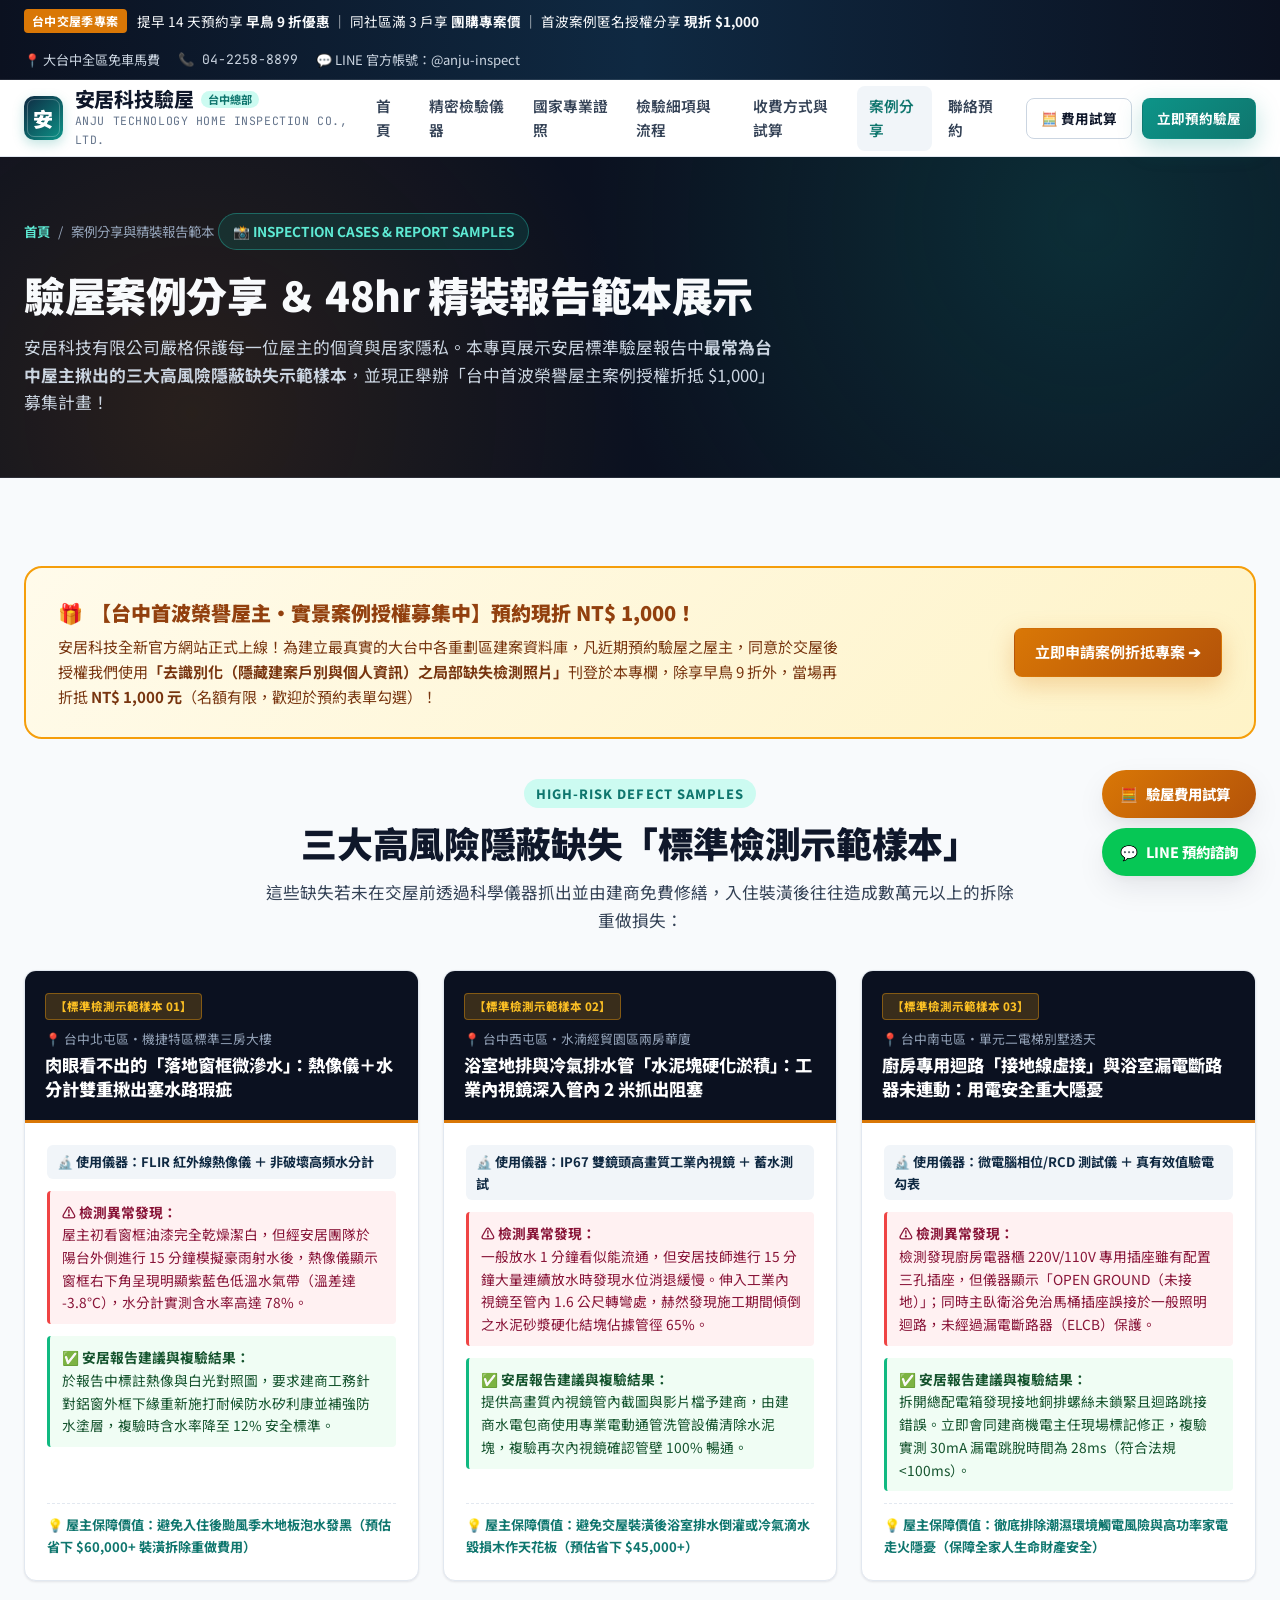
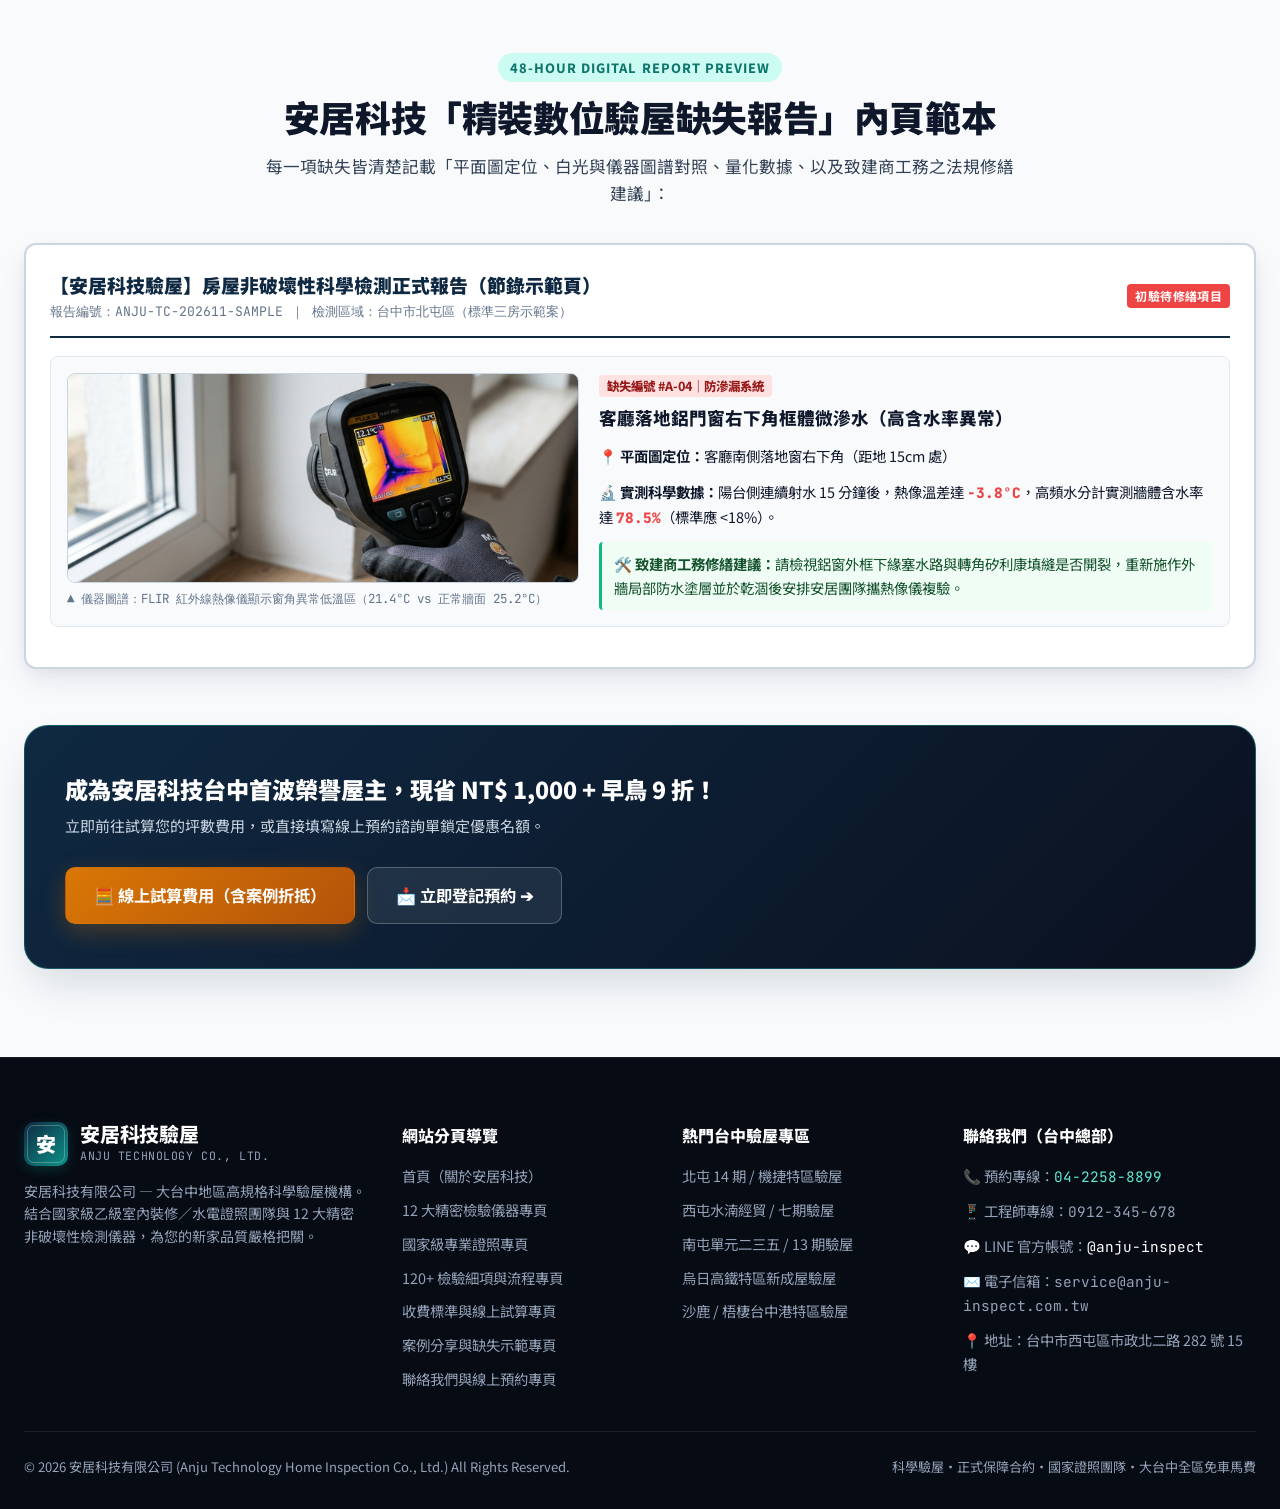
==== cases.html @ f969fa2c "feat: 升級為7大專屬分頁多頁式企業官網架構 (首頁/儀器/證照/流程/收費試算/案例/聯絡預約)" ====
<!DOCTYPE html>
<html lang="zh-Hant-TW">
<head>
  <meta charset="UTF-8" />
  <meta name="viewport" content="width=device-width, initial-scale=1.0" />
  <title>案例分享與精裝報告範本｜安居科技驗屋 — 安居科技有限公司</title>
  <meta name="description" content="安居科技驗屋案例分享專區：展示窗框微滲水紅外線熱像判讀、浴室排水管工業內視鏡水泥淤積、配電箱接地與漏電斷路器異常等標準檢測報告示範，並開放台中首波榮譽屋主案例授權折抵$1,000專案。" />
  <link rel="preconnect" href="https://fonts.googleapis.com" />
  <link rel="preconnect" href="https://fonts.gstatic.com" crossorigin />
  <link href="https://fonts.googleapis.com/css2?family=JetBrains+Mono:wght@500;700;800&family=Noto+Sans+TC:wght@400;500;600;700;800;900&display=swap" rel="stylesheet" />
  <link rel="stylesheet" href="styles.css" />
</head>
<body>

  <!-- Top Promo Bar -->
  <div class="top-promo-bar">
    <div class="container top-promo-inner">
      <div class="promo-badges">
        <span class="promo-tag">台中交屋季專案</span>
        <span>提早 14 天預約享 <strong>早鳥 9 折優惠</strong> ｜ 同社區滿 3 戶享 <strong>團購專案價</strong> ｜ 首波案例匿名授權分享 <strong>現折 $1,000</strong></span>
      </div>
      <div class="promo-contact-quick">
        <span>📍 大台中全區免車馬費</span>
        <a href="tel:0422588899" class="mono-num">📞 04-2258-8899</a>
        <a href="contact.html">💬 LINE 官方帳號：@anju-inspect</a>
      </div>
    </div>
  </div>

  <!-- Sticky Header -->
  <header class="site-header" id="siteHeader">
    <div class="container header-inner">
      <a href="index.html" class="brand-logo" aria-label="安居科技驗屋首頁">
        <div class="logo-mark">安</div>
        <div class="brand-text">
          <div class="brand-name">
            安居科技驗屋
            <span class="region-pill">台中總部</span>
          </div>
          <span class="brand-sub">ANJU TECHNOLOGY HOME INSPECTION CO., LTD.</span>
        </div>
      </a>

      <nav class="main-nav" id="mainNav" aria-label="主導覽列">
        <a href="index.html" class="nav-link">首頁</a>
        <a href="instruments.html" class="nav-link">精密檢驗儀器</a>
        <a href="certifications.html" class="nav-link">國家專業證照</a>
        <a href="process.html" class="nav-link">檢驗細項與流程</a>
        <a href="pricing.html" class="nav-link">收費方式與試算</a>
        <a href="cases.html" class="nav-link active">案例分享</a>
        <a href="contact.html" class="nav-link">聯絡預約</a>
      </nav>

      <div class="header-actions">
        <a href="pricing.html" class="btn btn-outline btn-sm">🧮 費用試算</a>
        <a href="contact.html" class="btn btn-primary btn-sm">立即預約驗屋</a>
        <button class="mobile-menu-btn" id="mobileMenuBtn" aria-label="開啟選單">☰</button>
      </div>
    </div>
  </header>

  <!-- Subpage Hero -->
  <section class="page-hero bg-blueprint">
    <div class="container">
      <nav class="breadcrumb" aria-label="麵包屑導覽">
        <a href="index.html">首頁</a>
        <span>/</span>
        <span>案例分享與精裝報告範本</span>
      </nav>
      <div class="eyebrow-badge">📸 INSPECTION CASES & REPORT SAMPLES</div>
      <h1 class="page-hero-title">驗屋案例分享 ＆ 48hr 精裝報告範本展示</h1>
      <p class="page-hero-desc">
        安居科技有限公司嚴格保護每一位屋主的個資與居家隱私。本專頁展示安居標準驗屋報告中<strong>最常為台中屋主揪出的三大高風險隱蔽缺失示範樣本</strong>，並現正舉辦「台中首波榮譽屋主案例授權折抵 $1,000」募集計畫！
      </p>
    </div>
  </section>

  <!-- Main Cases & Report Preview Content -->
  <section class="section">
    <div class="container">
      <!-- Special Recruitment Banner -->
      <div class="case-recruitment-banner">
        <div class="recruitment-content">
          <h3>
            <span>🎁</span>
            <span>【台中首波榮譽屋主・實景案例授權募集中】預約現折 NT$ 1,000！</span>
          </h3>
          <p>
            安居科技全新官方網站正式上線！為建立最真實的大台中各重劃區建案資料庫，凡近期預約驗屋之屋主，同意於交屋後授權我們使用<strong>「去識別化（隱藏建案戶別與個人資訊）之局部缺失檢測照片」</strong>刊登於本專欄，除享早鳥 9 折外，當場再折抵 <strong>NT$ 1,000 元</strong>（名額有限，歡迎於預約表單勾選）！
          </p>
        </div>
        <a href="contact.html" class="btn btn-amber">立即申請案例折抵專案 ➔</a>
      </div>

      <!-- Cases / Sample Cards Grid (Rendered by app.js) -->
      <div class="section-header" style="margin-bottom:36px;">
        <span class="section-tag">HIGH-RISK DEFECT SAMPLES</span>
        <h2 class="section-title">三大高風險隱蔽缺失「標準檢測示範樣本」</h2>
        <p class="section-desc">這些缺失若未在交屋前透過科學儀器抓出並由建商免費修繕，入住裝潢後往往造成數萬元以上的拆除重做損失：</p>
      </div>

      <div class="cases-grid" id="casesGrid"></div>

      <!-- Embedded Full Report Sample Sheet -->
      <div class="section-header" style="margin-top:72px; margin-bottom:36px;">
        <span class="section-tag">48-HOUR DIGITAL REPORT PREVIEW</span>
        <h2 class="section-title">安居科技「精裝數位驗屋缺失報告」內頁範本</h2>
        <p class="section-desc">每一項缺失皆清楚記載「平面圖定位、白光與儀器圖譜對照、量化數據、以及致建商工務之法規修繕建議」：</p>
      </div>

      <div class="report-sheet" style="box-shadow:var(--shadow-lg);">
        <div class="report-sheet-top">
          <div>
            <div style="font-size:1.18rem; font-weight:900; color:var(--brand-navy);">【安居科技驗屋】房屋非破壞性科學檢測正式報告（節錄示範頁）</div>
            <div class="mono-num" style="font-size:0.82rem; color:var(--text-muted);">報告編號：ANJU-TC-202611-SAMPLE ｜ 檢測區域：台中市北屯區（標準三房示範案）</div>
          </div>
          <span class="promo-tag" style="background:var(--status-danger);">初驗待修繕項目</span>
        </div>

        <div class="report-item-row">
          <div>
            <img src="assets/thermal-demo.jpg" alt="紅外線熱像儀滲水報告圖" style="border-radius:8px; height:210px; width:100%; object-fit:cover; border:1px solid var(--border-strong);" />
            <div class="mono-num" style="font-size:0.78rem; color:var(--text-muted); margin-top:6px;">
              ▲ 儀器圖譜：FLIR 紅外線熱像儀顯示窗角異常低溫區（21.4°C vs 正常牆面 25.2°C）
            </div>
          </div>
          <div style="display:flex; flex-direction:column; justify-content:space-between; gap:10px; font-size:0.9rem;">
            <div>
              <span style="background:#FEE2E2; color:#991B1B; font-weight:800; padding:2px 8px; border-radius:4px; font-size:0.78rem;">缺失編號 #A-04｜防滲漏系統</span>
              <h3 style="font-size:1.1rem; font-weight:800; margin-top:6px; color:var(--text-primary);">客廳落地鋁門窗右下角框體微滲水（高含水率異常）</h3>
            </div>
            <div><strong>📍 平面圖定位：</strong>客廳南側落地窗右下角（距地 15cm 處）</div>
            <div><strong>🔬 實測科學數據：</strong>陽台側連續射水 15 分鐘後，熱像溫差達 <span class="mono-num" style="color:var(--status-danger); font-weight:800;">-3.8°C</span>，高頻水分計實測牆體含水率達 <span class="mono-num" style="color:var(--status-danger); font-weight:800;">78.5%</span>（標準應 &lt;18%）。</div>
            <div style="background:#F0FDF4; border-left:3px solid var(--status-pass); padding:10px 12px; border-radius:4px; color:#14532D;">
              <strong>🛠️ 致建商工務修繕建議：</strong>請檢視鋁窗外框下緣塞水路與轉角矽利康填縫是否開裂，重新施作外牆局部防水塗層並於乾涸後安排安居團隊攜熱像儀複驗。
            </div>
          </div>
        </div>
      </div>

      <div class="subpage-cta-banner">
        <div>
          <h3 style="font-size:1.45rem; font-weight:900; margin-bottom:6px;">成為安居科技台中首波榮譽屋主，現省 NT$ 1,000 + 早鳥 9 折！</h3>
          <p style="color:#CBD5E1; font-size:0.94rem;">立即前往試算您的坪數費用，或直接填寫線上預約諮詢單鎖定優惠名額。</p>
        </div>
        <div style="display:flex; gap:12px; flex-wrap:wrap;">
          <a href="pricing.html" class="btn btn-amber btn-lg">🧮 線上試算費用（含案例折抵）</a>
          <a href="contact.html" class="btn btn-outline-light btn-lg">📩 立即登記預約 ➔</a>
        </div>
      </div>
    </div>
  </section>

  <!-- Footer -->
  <footer class="site-footer">
    <div class="container">
      <div class="footer-grid">
        <div class="footer-col">
          <div class="brand-logo" style="margin-bottom:14px;">
            <div class="logo-mark">安</div>
            <div class="brand-text">
              <div class="brand-name" style="color:#FFFFFF;">安居科技驗屋</div>
              <span class="brand-sub" style="color:#94A3B8;">ANJU TECHNOLOGY CO., LTD.</span>
            </div>
          </div>
          <p style="font-size:0.88rem; line-height:1.6;">
            安居科技有限公司 — 大台中地區高規格科學驗屋機構。結合國家級乙級室內裝修／水電證照團隊與 12 大精密非破壞性檢測儀器，為您的新家品質嚴格把關。
          </p>
        </div>

        <div class="footer-col">
          <h4>網站分頁導覽</h4>
          <ul class="footer-links">
            <li><a href="index.html">首頁（關於安居科技）</a></li>
            <li><a href="instruments.html">12 大精密檢驗儀器專頁</a></li>
            <li><a href="certifications.html">國家級專業證照專頁</a></li>
            <li><a href="process.html">120+ 檢驗細項與流程專頁</a></li>
            <li><a href="pricing.html">收費標準與線上試算專頁</a></li>
            <li><a href="cases.html">案例分享與缺失示範專頁</a></li>
            <li><a href="contact.html">聯絡我們與線上預約專頁</a></li>
          </ul>
        </div>

        <div class="footer-col">
          <h4>熱門台中驗屋專區</h4>
          <ul class="footer-links">
            <li><a href="contact.html">北屯 14 期 / 機捷特區驗屋</a></li>
            <li><a href="contact.html">西屯水湳經貿 / 七期驗屋</a></li>
            <li><a href="contact.html">南屯單元二三五 / 13 期驗屋</a></li>
            <li><a href="contact.html">烏日高鐵特區新成屋驗屋</a></li>
            <li><a href="contact.html">沙鹿 / 梧棲台中港特區驗屋</a></li>
          </ul>
        </div>

        <div class="footer-col">
          <h4>聯絡我們（台中總部）</h4>
          <ul class="footer-links">
            <li>📞 預約專線：<a href="tel:0422588899" class="mono-num" style="color:#5EEAD4;">04-2258-8899</a></li>
            <li>📱 工程師專線：<span class="mono-num">0912-345-678</span></li>
            <li>💬 LINE 官方帳號：<span class="mono-num" style="color:#FFFFFF;">@anju-inspect</span></li>
            <li>✉️ 電子信箱：<span class="mono-num">service@anju-inspect.com.tw</span></li>
            <li>📍 地址：台中市西屯區市政北二路 282 號 15 樓</li>
          </ul>
        </div>
      </div>

      <div class="footer-bottom">
        <div>© 2026 安居科技有限公司 (Anju Technology Home Inspection Co., Ltd.) All Rights Reserved.</div>
        <div>科學驗屋・正式保障合約・國家證照團隊・大台中全區免車馬費</div>
      </div>
    </div>
  </footer>

  <div class="floating-cta">
    <a href="pricing.html" class="float-btn btn-amber"><span>🧮</span><span>驗屋費用試算</span></a>
    <a href="contact.html" class="float-btn btn-line"><span>💬</span><span>LINE 預約諮詢</span></a>
  </div>

  <script src="app.js"></script>
</body>
</html>
---- styles.css ----
/* ==========================================================================
   安居科技驗屋 ANJU TECH HOME INSPECTION - Official Flagship Stylesheet
   Design Paradigm: Swiss Architectural Precision + Warm Home Assurance
   ========================================================================== */

:root {
  /* Core Palette - High Trust Architectural Slate & Thermal Amber/Teal */
  --bg-primary: #F8FAFC;
  --bg-surface: #FFFFFF;
  --bg-subtle: #F1F5F9;
  --bg-dark: #0B1120;
  --bg-dark-elevated: #131C31;
  --bg-dark-card: #1E293B;

  /* Typography Colors */
  --text-primary: #0F172A;
  --text-secondary: #334155;
  --text-muted: #64748B;
  --text-on-dark: #F8FAFC;
  --text-on-dark-muted: #94A3B8;

  /* Brand & Functional Accents */
  --brand-navy: #0F2942;
  --brand-teal: #0D9488;
  --brand-teal-dark: #0F766E;
  --brand-teal-light: #CCFBF1;
  --brand-amber: #D97706;
  --brand-amber-hover: #B45309;
  --brand-amber-light: #FEF3C7;
  --thermal-purple: #6366F1;
  --thermal-orange: #F97316;
  --line-green: #06C755;
  --line-green-dark: #05A847;

  /* Semantic Status */
  --status-pass: #10B981;
  --status-warn: #F59E0B;
  --status-danger: #EF4444;

  /* Borders & Shadows */
  --border-light: #E2E8F0;
  --border-strong: #CBD5E1;
  --border-dark: rgba(255, 255, 255, 0.12);
  --shadow-sm: 0 1px 3px rgba(15, 23, 42, 0.06), 0 1px 2px rgba(15, 23, 42, 0.04);
  --shadow-md: 0 4px 12px -2px rgba(15, 23, 42, 0.08), 0 2px 6px -1px rgba(15, 23, 42, 0.04);
  --shadow-lg: 0 12px 32px -4px rgba(15, 23, 42, 0.10), 0 4px 12px -2px rgba(15, 23, 42, 0.05);
  --shadow-xl: 0 20px 45px -10px rgba(15, 23, 42, 0.16);
  --shadow-glow-teal: 0 8px 24px rgba(13, 148, 136, 0.25);
  --shadow-glow-amber: 0 8px 24px rgba(217, 119, 6, 0.28);

  /* Layout & Spacing */
  --container-max: 1280px;
  --radius-sm: 8px;
  --radius-md: 12px;
  --radius-lg: 18px;
  --radius-xl: 24px;
  --transition-fast: 0.18s cubic-bezier(0.16, 1, 0.3, 1);
  --transition-smooth: 0.3s cubic-bezier(0.16, 1, 0.3, 1);

  /* Fonts */
  --font-sans: 'Noto Sans TC', -apple-system, BlinkMacSystemFont, 'Segoe UI', Roboto, sans-serif;
  --font-mono: 'JetBrains Mono', 'SFMono-Regular', Consolas, monospace;
}

/* Reset & Base */
*, *::before, *::after {
  box-sizing: border-box;
  margin: 0;
  padding: 0;
}

html {
  scroll-behavior: smooth;
  scroll-padding-top: 88px;
  font-size: 16px;
}

body {
  font-family: var(--font-sans);
  background-color: var(--bg-primary);
  color: var(--text-primary);
  line-height: 1.65;
  -webkit-font-smoothing: antialiased;
  overflow-x: hidden;
}

img {
  max-width: 100%;
  height: auto;
  display: block;
}

a {
  color: inherit;
  text-decoration: none;
  transition: color var(--transition-fast);
}

button, input, select, textarea {
  font-family: inherit;
  font-size: inherit;
}

ul {
  list-style: none;
}

.mono-num {
  font-family: var(--font-mono);
  font-variant-numeric: tabular-nums;
}

.container {
  width: 100%;
  max-width: var(--container-max);
  margin: 0 auto;
  padding: 0 24px;
}

/* Blueprint Technical Grid Background Pattern */
.bg-blueprint {
  background-color: var(--bg-dark);
  background-image: 
    linear-gradient(rgba(255, 255, 255, 0.03) 1px, transparent 1px),
    linear-gradient(90deg, rgba(255, 255, 255, 0.03) 1px, transparent 1px);
  background-size: 36px 36px;
}

.bg-light-grid {
  background-color: var(--bg-primary);
  background-image: 
    linear-gradient(rgba(15, 23, 42, 0.03) 1px, transparent 1px),
    linear-gradient(90deg, rgba(15, 23, 42, 0.03) 1px, transparent 1px);
  background-size: 32px 32px;
}

/* ==========================================================================
   1. Top Promo Bar & Sticky Header
   ========================================================================== */
.top-promo-bar {
  background: linear-gradient(90deg, #0B1120 0%, #0F2942 50%, #0B1120 100%);
  color: var(--text-on-dark);
  font-size: 0.85rem;
  padding: 9px 0;
  border-bottom: 1px solid rgba(255, 255, 255, 0.1);
}

.top-promo-inner {
  display: flex;
  align-items: center;
  justify-content: space-between;
  gap: 16px;
  flex-wrap: wrap;
}

.promo-badges {
  display: flex;
  align-items: center;
  gap: 10px;
  flex-wrap: wrap;
}

.promo-tag {
  background: var(--brand-amber);
  color: #FFFFFF;
  font-weight: 700;
  font-size: 0.75rem;
  padding: 2px 8px;
  border-radius: 4px;
  letter-spacing: 0.03em;
}

.promo-contact-quick {
  display: flex;
  align-items: center;
  gap: 18px;
  color: #CBD5E1;
  font-size: 0.82rem;
}

.promo-contact-quick a:hover {
  color: #38BDF8;
}

/* Header */
.site-header {
  position: sticky;
  top: 0;
  z-index: 1000;
  background: rgba(255, 255, 255, 0.92);
  backdrop-filter: blur(14px);
  -webkit-backdrop-filter: blur(14px);
  border-bottom: 1px solid var(--border-light);
  transition: box-shadow var(--transition-smooth);
}

.site-header.scrolled {
  box-shadow: var(--shadow-md);
}

.header-inner {
  display: flex;
  align-items: center;
  justify-content: space-between;
  height: 76px;
  gap: 16px;
}

.brand-logo {
  display: flex;
  align-items: center;
  gap: 12px;
}

.logo-mark {
  width: 44px;
  height: 44px;
  border-radius: 10px;
  background: linear-gradient(135deg, var(--brand-navy) 0%, var(--brand-teal) 100%);
  display: flex;
  align-items: center;
  justify-content: center;
  color: #FFFFFF;
  font-weight: 900;
  font-size: 1.25rem;
  box-shadow: 0 4px 12px rgba(13, 148, 136, 0.25);
  position: relative;
}

.logo-mark::after {
  content: '';
  position: absolute;
  inset: 3px;
  border: 1px solid rgba(255, 255, 255, 0.25);
  border-radius: 7px;
  pointer-events: none;
}

.brand-text {
  display: flex;
  flex-direction: column;
}

.brand-name {
  font-size: 1.25rem;
  font-weight: 800;
  color: var(--text-primary);
  letter-spacing: -0.01em;
  line-height: 1.2;
  display: flex;
  align-items: center;
  gap: 8px;
}

.region-pill {
  font-size: 0.7rem;
  font-weight: 700;
  background: var(--brand-teal-light);
  color: var(--brand-teal-dark);
  padding: 2px 7px;
  border-radius: 99px;
}

.brand-sub {
  font-size: 0.72rem;
  color: var(--text-muted);
  font-family: var(--font-mono);
  letter-spacing: 0.05em;
}

.main-nav {
  display: flex;
  align-items: center;
  gap: 4px;
}

.nav-link {
  padding: 8px 12px;
  font-size: 0.92rem;
  font-weight: 600;
  color: var(--text-secondary);
  border-radius: var(--radius-sm);
  transition: all var(--transition-fast);
}

.nav-link:hover,
.nav-link.active {
  color: var(--brand-teal-dark);
  background: var(--bg-subtle);
}

.header-actions {
  display: flex;
  align-items: center;
  gap: 10px;
}

.mobile-menu-btn {
  display: none;
  background: none;
  border: 1px solid var(--border-light);
  border-radius: var(--radius-sm);
  padding: 8px 10px;
  cursor: pointer;
  color: var(--text-primary);
}

/* Buttons */
.btn {
  display: inline-flex;
  align-items: center;
  justify-content: center;
  gap: 8px;
  padding: 11px 20px;
  border-radius: var(--radius-sm);
  font-weight: 700;
  font-size: 0.94rem;
  cursor: pointer;
  border: 1px solid transparent;
  transition: all var(--transition-fast);
  white-space: nowrap;
}

.btn-primary {
  background: linear-gradient(135deg, var(--brand-teal) 0%, var(--brand-teal-dark) 100%);
  color: #FFFFFF;
  box-shadow: var(--shadow-glow-teal);
}

.btn-primary:hover {
  transform: translateY(-1px);
  filter: brightness(1.06);
}

.btn-amber {
  background: linear-gradient(135deg, var(--brand-amber) 0%, var(--brand-amber-hover) 100%);
  color: #FFFFFF;
  box-shadow: var(--shadow-glow-amber);
}

.btn-amber:hover {
  transform: translateY(-1px);
  filter: brightness(1.06);
}

.btn-line {
  background: var(--line-green);
  color: #FFFFFF;
}

.btn-line:hover {
  background: var(--line-green-dark);
  transform: translateY(-1px);
}

.btn-outline {
  background: #FFFFFF;
  color: var(--text-primary);
  border-color: var(--border-strong);
}

.btn-outline:hover {
  border-color: var(--brand-teal);
  color: var(--brand-teal-dark);
  background: #F0FDFA;
}

.btn-outline-light {
  background: rgba(255, 255, 255, 0.08);
  color: #FFFFFF;
  border-color: rgba(255, 255, 255, 0.24);
}

.btn-outline-light:hover {
  background: rgba(255, 255, 255, 0.16);
  border-color: #FFFFFF;
}

.btn-sm {
  padding: 8px 14px;
  font-size: 0.85rem;
}

.btn-lg {
  padding: 14px 28px;
  font-size: 1.02rem;
  border-radius: 10px;
}

/* ==========================================================================
   2. Hero Section & Subpage Page Hero
   ========================================================================== */
.page-hero {
  position: relative;
  padding: 56px 0 60px;
  background: radial-gradient(circle at 85% 20%, rgba(13, 148, 136, 0.22), transparent 45%),
              radial-gradient(circle at 15% 80%, rgba(217, 119, 6, 0.14), transparent 40%),
              var(--bg-dark);
  color: var(--text-on-dark);
  border-bottom: 1px solid rgba(255, 255, 255, 0.1);
}

.breadcrumb {
  display: inline-flex;
  align-items: center;
  gap: 8px;
  font-size: 0.84rem;
  color: #94A3B8;
  margin-bottom: 16px;
}

.breadcrumb a {
  color: #5EEAD4;
  font-weight: 600;
}

.breadcrumb a:hover {
  text-decoration: underline;
}

.page-hero-title {
  font-size: clamp(1.9rem, 3.2vw, 2.75rem);
  font-weight: 900;
  line-height: 1.22;
  margin-bottom: 14px;
  letter-spacing: -0.01em;
}

.page-hero-desc {
  font-size: 1.05rem;
  color: #CBD5E1;
  max-width: 760px;
}

.subpage-cta-banner {
  background: linear-gradient(135deg, #0F2942 0%, #0B1120 100%);
  color: #FFFFFF;
  border-radius: var(--radius-xl);
  padding: 44px 40px;
  display: flex;
  align-items: center;
  justify-content: space-between;
  gap: 28px;
  flex-wrap: wrap;
  border: 1px solid rgba(45, 212, 191, 0.3);
  box-shadow: var(--shadow-xl);
  margin-top: 56px;
}

.portal-cards-grid {
  display: grid;
  grid-template-columns: repeat(3, 1fr);
  gap: 24px;
}

.portal-card {
  background: var(--bg-surface);
  border: 1px solid var(--border-light);
  border-radius: var(--radius-md);
  padding: 28px 24px;
  display: flex;
  flex-direction: column;
  justify-content: space-between;
  box-shadow: var(--shadow-sm);
  transition: all var(--transition-smooth);
}

.portal-card:hover {
  transform: translateY(-5px);
  box-shadow: var(--shadow-lg);
  border-color: var(--brand-teal);
}

.portal-card-link {
  margin-top: 20px;
  font-weight: 800;
  font-size: 0.92rem;
  color: var(--brand-teal-dark);
  display: inline-flex;
  align-items: center;
  gap: 6px;
}

@media (max-width: 1080px) {
  .portal-cards-grid {
    grid-template-columns: repeat(2, 1fr);
  }
}

@media (max-width: 768px) {
  .portal-cards-grid {
    grid-template-columns: 1fr;
  }
  .subpage-cta-banner {
    padding: 28px 22px;
  }
}

.hero-section {
  position: relative;
  padding: 64px 0 80px;
  background: radial-gradient(circle at 80% 20%, rgba(13, 148, 136, 0.18), transparent 45%),
              radial-gradient(circle at 15% 80%, rgba(217, 119, 6, 0.12), transparent 40%),
              var(--bg-dark);
  color: var(--text-on-dark);
  overflow: hidden;
}

.hero-grid {
  display: grid;
  grid-template-columns: 1.08fr 0.92fr;
  gap: 48px;
  align-items: center;
}

.eyebrow-badge {
  display: inline-flex;
  align-items: center;
  gap: 8px;
  background: rgba(13, 148, 136, 0.18);
  border: 1px solid rgba(45, 212, 191, 0.35);
  color: #5EEAD4;
  padding: 6px 14px;
  border-radius: 99px;
  font-size: 0.85rem;
  font-weight: 700;
  margin-bottom: 20px;
}

.hero-title {
  font-size: clamp(2.1rem, 3.6vw, 3.25rem);
  font-weight: 900;
  line-height: 1.2;
  letter-spacing: -0.02em;
  margin-bottom: 20px;
}

.hero-title .highlight-gradient {
  background: linear-gradient(90deg, #38BDF8 0%, #2DD4BF 50%, #FBBF24 100%);
  -webkit-background-clip: text;
  -webkit-text-fill-color: transparent;
}

.hero-desc {
  font-size: 1.08rem;
  color: #CBD5E1;
  margin-bottom: 28px;
  max-width: 620px;
}

.hero-checklist {
  display: grid;
  grid-template-columns: repeat(2, 1fr);
  gap: 10px 16px;
  margin-bottom: 32px;
}

.hero-check-item {
  display: flex;
  align-items: center;
  gap: 8px;
  font-size: 0.93rem;
  color: #E2E8F0;
  font-weight: 500;
}

.hero-check-icon {
  color: #2DD4BF;
  font-weight: 900;
}

.hero-cta-group {
  display: flex;
  align-items: center;
  gap: 14px;
  flex-wrap: wrap;
  margin-bottom: 40px;
}

.hero-metrics {
  display: grid;
  grid-template-columns: repeat(4, 1fr);
  gap: 16px;
  padding-top: 28px;
  border-top: 1px solid rgba(255, 255, 255, 0.12);
}

.metric-box {
  display: flex;
  flex-direction: column;
}

.metric-val {
  font-size: 1.65rem;
  font-weight: 800;
  color: #FFFFFF;
  font-family: var(--font-mono);
  line-height: 1.15;
}

.metric-val span {
  color: #2DD4BF;
  font-size: 1rem;
  margin-left: 2px;
}

.metric-label {
  font-size: 0.8rem;
  color: var(--text-on-dark-muted);
  margin-top: 4px;
}

/* Hero Visual Showcase */
.hero-visual-wrap {
  position: relative;
}

.hero-image-frame {
  position: relative;
  border-radius: var(--radius-lg);
  overflow: hidden;
  border: 1px solid rgba(255, 255, 255, 0.18);
  box-shadow: 0 24px 60px rgba(0, 0, 0, 0.45);
  background: #1E293B;
  aspect-ratio: 16 / 10;
}

.hero-image-frame img {
  width: 100%;
  height: 100%;
  object-fit: cover;
}

/* HUD Overlays on Hero Image */
.hud-card {
  position: absolute;
  background: rgba(15, 23, 42, 0.88);
  backdrop-filter: blur(12px);
  border: 1px solid rgba(255, 255, 255, 0.18);
  border-radius: 12px;
  padding: 12px 16px;
  color: #FFFFFF;
  box-shadow: var(--shadow-lg);
  z-index: 2;
}

.hud-top-left {
  top: -18px;
  left: -18px;
  border-left: 4px solid var(--thermal-orange);
}

.hud-bottom-right {
  bottom: -20px;
  right: -16px;
  border-left: 4px solid var(--status-pass);
}

.hud-title {
  font-size: 0.72rem;
  text-transform: uppercase;
  letter-spacing: 0.06em;
  color: #94A3B8;
  font-family: var(--font-mono);
}

.hud-value {
  font-size: 0.92rem;
  font-weight: 700;
  margin-top: 2px;
  display: flex;
  align-items: center;
  gap: 6px;
}

.pulse-dot {
  width: 8px;
  height: 8px;
  border-radius: 50%;
  background: var(--status-pass);
  box-shadow: 0 0 0 4px rgba(16, 185, 129, 0.25);
}

/* ==========================================================================
   3. Section Common Headers
   ========================================================================== */
.section {
  padding: 88px 0;
}

.section-subtle {
  background-color: var(--bg-subtle);
}

.section-dark {
  background-color: var(--bg-dark);
  color: var(--text-on-dark);
}

.section-header {
  max-width: 760px;
  margin: 0 auto 52px;
  text-align: center;
}

.section-tag {
  display: inline-flex;
  align-items: center;
  gap: 6px;
  font-size: 0.8rem;
  font-weight: 800;
  letter-spacing: 0.08em;
  text-transform: uppercase;
  color: var(--brand-teal-dark);
  background: var(--brand-teal-light);
  padding: 4px 12px;
  border-radius: 99px;
  margin-bottom: 12px;
}

.section-dark .section-tag {
  background: rgba(13, 148, 136, 0.2);
  color: #5EEAD4;
  border: 1px solid rgba(94, 234, 212, 0.3);
}

.section-title {
  font-size: clamp(1.75rem, 2.8vw, 2.4rem);
  font-weight: 900;
  line-height: 1.25;
  margin-bottom: 14px;
  letter-spacing: -0.01em;
}

.section-desc {
  font-size: 1.04rem;
  color: var(--text-secondary);
}

.section-dark .section-desc {
  color: var(--text-on-dark-muted);
}

/* ==========================================================================
   4. Why Choose Anju (Comparison & Core Values)
   ========================================================================== */
.value-cards-grid {
  display: grid;
  grid-template-columns: repeat(4, 1fr);
  gap: 24px;
  margin-bottom: 48px;
}

.value-card {
  background: var(--bg-surface);
  border: 1px solid var(--border-light);
  border-radius: var(--radius-md);
  padding: 28px 24px;
  box-shadow: var(--shadow-sm);
  transition: all var(--transition-smooth);
  position: relative;
  overflow: hidden;
}

.value-card:hover {
  transform: translateY(-4px);
  box-shadow: var(--shadow-lg);
  border-color: var(--brand-teal);
}

.value-icon {
  width: 52px;
  height: 52px;
  border-radius: 12px;
  background: #F0FDFA;
  color: var(--brand-teal-dark);
  display: flex;
  align-items: center;
  justify-content: center;
  font-size: 1.5rem;
  margin-bottom: 18px;
  border: 1px solid #CCFBF1;
}

.value-card h3 {
  font-size: 1.15rem;
  font-weight: 800;
  margin-bottom: 10px;
}

.value-card p {
  font-size: 0.92rem;
  color: var(--text-secondary);
}

/* Comparison Banner */
.vs-comparison-box {
  background: var(--bg-surface);
  border: 1px solid var(--border-light);
  border-radius: var(--radius-lg);
  overflow: hidden;
  box-shadow: var(--shadow-md);
}

.vs-grid {
  display: grid;
  grid-template-columns: 1fr 1.25fr;
}

.vs-col {
  padding: 32px;
}

.vs-col-traditional {
  background: #F8FAFC;
  border-right: 1px solid var(--border-light);
}

.vs-col-anju {
  background: linear-gradient(135deg, #0F2942 0%, #0B1120 100%);
  color: #FFFFFF;
}

.vs-col-header {
  display: flex;
  align-items: center;
  gap: 10px;
  font-size: 1.2rem;
  font-weight: 800;
  margin-bottom: 20px;
  padding-bottom: 14px;
  border-bottom: 1px solid rgba(148, 163, 184, 0.25);
}

.vs-list {
  display: flex;
  flex-direction: column;
  gap: 14px;
}

.vs-list li {
  display: flex;
  align-items: flex-start;
  gap: 10px;
  font-size: 0.95rem;
}

/* ==========================================================================
   5. Precision Inspection Instruments Section (#instruments)
   ========================================================================== */
.instrument-spotlight {
  display: grid;
  grid-template-columns: 1.1fr 0.9fr;
  gap: 32px;
  background: linear-gradient(135deg, #0F172A 0%, #1E293B 100%);
  border-radius: var(--radius-lg);
  padding: 36px;
  color: #FFFFFF;
  margin-bottom: 40px;
  border: 1px solid rgba(255, 255, 255, 0.1);
  align-items: center;
}

.spotlight-media {
  display: grid;
  grid-template-columns: 1fr 1fr;
  gap: 16px;
}

.spotlight-img-card {
  border-radius: var(--radius-md);
  overflow: hidden;
  border: 1px solid rgba(255, 255, 255, 0.16);
  position: relative;
  background: #0B1120;
}

.spotlight-img-card img {
  width: 100%;
  height: 220px;
  object-fit: cover;
}

.spotlight-img-caption {
  padding: 10px 12px;
  font-size: 0.8rem;
  color: #CBD5E1;
  background: rgba(11, 17, 32, 0.9);
}

.triple-verify-steps {
  display: flex;
  flex-direction: column;
  gap: 12px;
  margin-top: 20px;
}

.verify-step {
  display: flex;
  align-items: center;
  gap: 12px;
  background: rgba(255, 255, 255, 0.05);
  border: 1px solid rgba(255, 255, 255, 0.1);
  padding: 12px 16px;
  border-radius: var(--radius-sm);
}

.verify-step-num {
  font-family: var(--font-mono);
  font-weight: 800;
  font-size: 0.85rem;
  background: var(--brand-amber);
  color: #FFFFFF;
  padding: 4px 8px;
  border-radius: 6px;
}

/* Filter Tabs */
.filter-tabs {
  display: flex;
  align-items: center;
  justify-content: center;
  gap: 10px;
  flex-wrap: wrap;
  margin-bottom: 36px;
}

.filter-btn {
  padding: 10px 18px;
  border-radius: 99px;
  border: 1px solid var(--border-strong);
  background: var(--bg-surface);
  color: var(--text-secondary);
  font-weight: 700;
  font-size: 0.9rem;
  cursor: pointer;
  transition: all var(--transition-fast);
}

.filter-btn:hover {
  border-color: var(--brand-teal);
  color: var(--brand-teal-dark);
}

.filter-btn.active {
  background: var(--brand-navy);
  color: #FFFFFF;
  border-color: var(--brand-navy);
  box-shadow: var(--shadow-sm);
}

/* Instrument Grid */
.instruments-grid {
  display: grid;
  grid-template-columns: repeat(3, 1fr);
  gap: 24px;
}

.instrument-card {
  background: var(--bg-surface);
  border: 1px solid var(--border-light);
  border-radius: var(--radius-md);
  padding: 24px;
  display: flex;
  flex-direction: column;
  justify-content: space-between;
  transition: all var(--transition-smooth);
  box-shadow: var(--shadow-sm);
}

.instrument-card:hover {
  transform: translateY(-4px);
  box-shadow: var(--shadow-lg);
  border-color: var(--brand-teal);
}

.inst-top {
  display: flex;
  align-items: flex-start;
  justify-content: space-between;
  gap: 12px;
  margin-bottom: 16px;
}

.inst-icon-box {
  width: 48px;
  height: 48px;
  border-radius: 12px;
  background: var(--bg-subtle);
  display: flex;
  align-items: center;
  justify-content: center;
  font-size: 1.5rem;
  flex-shrink: 0;
}

.inst-cat-tag {
  font-size: 0.74rem;
  font-weight: 700;
  padding: 3px 10px;
  border-radius: 99px;
  background: #F1F5F9;
  color: var(--text-secondary);
}

.inst-name {
  font-size: 1.16rem;
  font-weight: 800;
  margin-bottom: 4px;
  color: var(--text-primary);
}

.inst-en {
  font-size: 0.76rem;
  font-family: var(--font-mono);
  color: var(--text-muted);
  margin-bottom: 14px;
}

.inst-spec-bar {
  background: #F8FAFC;
  border: 1px solid var(--border-light);
  border-radius: var(--radius-sm);
  padding: 8px 12px;
  font-size: 0.8rem;
  font-family: var(--font-mono);
  color: var(--brand-navy);
  margin-bottom: 14px;
}

.inst-desc {
  font-size: 0.9rem;
  color: var(--text-secondary);
  margin-bottom: 16px;
}

.inst-defects {
  border-top: 1px dashed var(--border-strong);
  padding-top: 12px;
  margin-top: auto;
}

.inst-defects-title {
  font-size: 0.78rem;
  font-weight: 700;
  color: var(--brand-amber-hover);
  margin-bottom: 6px;
}

.inst-defect-tags {
  display: flex;
  flex-wrap: wrap;
  gap: 6px;
}

.defect-chip {
  font-size: 0.75rem;
  background: #FEF3C7;
  color: #92400E;
  padding: 2px 8px;
  border-radius: 4px;
  font-weight: 600;
}

/* ==========================================================================
   6. National Certifications & Team Credentials (#certifications)
   ========================================================================== */
.compliance-notice {
  background: linear-gradient(90deg, rgba(13, 148, 136, 0.15) 0%, rgba(30, 41, 59, 0.9) 100%);
  border: 1px solid rgba(45, 212, 191, 0.35);
  border-left: 5px solid #2DD4BF;
  border-radius: var(--radius-md);
  padding: 24px 28px;
  margin-bottom: 40px;
  display: flex;
  align-items: flex-start;
  gap: 18px;
}

.compliance-icon {
  font-size: 2rem;
  line-height: 1;
}

.compliance-notice h3 {
  font-size: 1.12rem;
  font-weight: 800;
  color: #5EEAD4;
  margin-bottom: 6px;
}

.compliance-notice p {
  font-size: 0.92rem;
  color: #E2E8F0;
}

.certs-grid {
  display: grid;
  grid-template-columns: repeat(3, 1fr);
  gap: 24px;
}

.cert-card {
  background: var(--bg-dark-card);
  border: 1px solid rgba(255, 255, 255, 0.12);
  border-radius: var(--radius-md);
  padding: 28px 24px;
  display: flex;
  flex-direction: column;
  justify-content: space-between;
  position: relative;
  transition: all var(--transition-smooth);
}

.cert-card:hover {
  transform: translateY(-4px);
  border-color: #2DD4BF;
  box-shadow: 0 12px 30px rgba(0, 0, 0, 0.35);
}

.cert-seal {
  display: inline-flex;
  align-items: center;
  gap: 6px;
  font-size: 0.75rem;
  font-family: var(--font-mono);
  font-weight: 700;
  color: #FBBF24;
  background: rgba(251, 191, 36, 0.12);
  border: 1px solid rgba(251, 191, 36, 0.3);
  padding: 4px 10px;
  border-radius: 6px;
  margin-bottom: 14px;
  width: fit-content;
}

.cert-title {
  font-size: 1.2rem;
  font-weight: 800;
  color: #FFFFFF;
  margin-bottom: 6px;
}

.cert-authority {
  font-size: 0.82rem;
  color: #94A3B8;
  margin-bottom: 16px;
}

.cert-scope-list {
  display: flex;
  flex-direction: column;
  gap: 8px;
  margin-bottom: 20px;
}

.cert-scope-list li {
  font-size: 0.88rem;
  color: #CBD5E1;
  display: flex;
  align-items: flex-start;
  gap: 8px;
}

.cert-scope-list li::before {
  content: '✓';
  color: #2DD4BF;
  font-weight: 800;
}

.cert-footer {
  padding-top: 14px;
  border-top: 1px solid rgba(255, 255, 255, 0.1);
  display: flex;
  align-items: center;
  justify-content: space-between;
  font-size: 0.8rem;
  color: #94A3B8;
}

.cert-verify-badge {
  color: #5EEAD4;
  font-weight: 700;
}

/* ==========================================================================
   7. Inspection Scope & 8-Step SOP (#process)
   ========================================================================== */
.scope-tabs-wrapper {
  background: var(--bg-surface);
  border: 1px solid var(--border-light);
  border-radius: var(--radius-lg);
  padding: 32px;
  box-shadow: var(--shadow-md);
  margin-bottom: 64px;
}

.scope-nav {
  display: grid;
  grid-template-columns: repeat(4, 1fr);
  gap: 12px;
  margin-bottom: 28px;
}

.scope-tab-btn {
  padding: 16px;
  border-radius: var(--radius-sm);
  border: 1px solid var(--border-light);
  background: var(--bg-subtle);
  text-align: left;
  cursor: pointer;
  transition: all var(--transition-fast);
}

.scope-tab-btn.active {
  background: var(--brand-navy);
  color: #FFFFFF;
  border-color: var(--brand-navy);
  box-shadow: var(--shadow-md);
}

.scope-tab-title {
  font-weight: 800;
  font-size: 1rem;
  display: flex;
  align-items: center;
  gap: 8px;
}

.scope-tab-sub {
  font-size: 0.78rem;
  opacity: 0.78;
  margin-top: 4px;
  display: block;
}

.scope-Checklist-grid {
  display: grid;
  grid-template-columns: repeat(3, 1fr);
  gap: 18px;
}

.scope-check-card {
  background: var(--bg-primary);
  border: 1px solid var(--border-light);
  border-radius: var(--radius-sm);
  padding: 18px;
}

.scope-check-card h4 {
  font-size: 0.98rem;
  font-weight: 800;
  color: var(--brand-navy);
  margin-bottom: 8px;
  display: flex;
  align-items: center;
  gap: 6px;
}

.scope-check-card p {
  font-size: 0.86rem;
  color: var(--text-secondary);
}

/* 8-Step SOP Grid */
.sop-grid {
  display: grid;
  grid-template-columns: repeat(4, 1fr);
  gap: 20px;
}

.sop-step-card {
  background: var(--bg-surface);
  border: 1px solid var(--border-light);
  border-radius: var(--radius-md);
  padding: 24px 20px;
  position: relative;
  box-shadow: var(--shadow-sm);
}

.sop-num {
  font-family: var(--font-mono);
  font-size: 1.5rem;
  font-weight: 900;
  color: var(--brand-teal);
  margin-bottom: 10px;
  display: flex;
  align-items: center;
  justify-content: space-between;
}

.sop-step-card h4 {
  font-size: 1.05rem;
  font-weight: 800;
  margin-bottom: 8px;
}

.sop-step-card p {
  font-size: 0.88rem;
  color: var(--text-secondary);
}

/* ==========================================================================
   8. Interactive Pricing Calculator & Pricing Tables (#pricing)
   ========================================================================== */
.calculator-shell {
  display: grid;
  grid-template-columns: 1.15fr 0.85fr;
  gap: 32px;
  background: var(--bg-surface);
  border: 2px solid var(--brand-teal);
  border-radius: var(--radius-xl);
  padding: 36px;
  box-shadow: var(--shadow-xl);
  margin-bottom: 56px;
}

.calc-controls {
  display: flex;
  flex-direction: column;
  gap: 24px;
}

.calc-group-label {
  font-size: 0.95rem;
  font-weight: 800;
  color: var(--text-primary);
  margin-bottom: 10px;
  display: flex;
  align-items: center;
  justify-content: space-between;
}

.calc-radio-grid {
  display: grid;
  grid-template-columns: repeat(2, 1fr);
  gap: 12px;
}

.calc-option-btn {
  padding: 14px 16px;
  border: 2px solid var(--border-light);
  border-radius: var(--radius-sm);
  background: var(--bg-primary);
  text-align: left;
  cursor: pointer;
  transition: all var(--transition-fast);
}

.calc-option-btn:hover {
  border-color: var(--border-strong);
}

.calc-option-btn.selected {
  border-color: var(--brand-teal);
  background: #F0FDFA;
}

.calc-option-title {
  font-weight: 800;
  font-size: 0.96rem;
  color: var(--text-primary);
  display: block;
}

.calc-option-sub {
  font-size: 0.78rem;
  color: var(--text-muted);
  margin-top: 2px;
  display: block;
}

/* Ping Slider */
.ping-slider-box {
  background: var(--bg-subtle);
  padding: 20px;
  border-radius: var(--radius-md);
  border: 1px solid var(--border-light);
}

.ping-display-row {
  display: flex;
  align-items: baseline;
  justify-content: space-between;
  margin-bottom: 12px;
}

.ping-big-num {
  font-size: 2rem;
  font-weight: 900;
  font-family: var(--font-mono);
  color: var(--brand-teal-dark);
}

.ping-range-input {
  width: 100%;
  accent-color: var(--brand-teal);
  height: 8px;
  cursor: pointer;
  margin-bottom: 14px;
}

.ping-presets {
  display: flex;
  gap: 8px;
  flex-wrap: wrap;
}

.preset-chip {
  padding: 5px 11px;
  font-size: 0.78rem;
  font-weight: 700;
  border-radius: 6px;
  border: 1px solid var(--border-strong);
  background: #FFFFFF;
  cursor: pointer;
  transition: all var(--transition-fast);
}

.preset-chip:hover,
.preset-chip.active {
  background: var(--brand-navy);
  color: #FFFFFF;
  border-color: var(--brand-navy);
}

/* Calculator Output Panel */
.calc-result-panel {
  background: linear-gradient(155deg, #0F2942 0%, #0B1120 100%);
  color: #FFFFFF;
  border-radius: var(--radius-lg);
  padding: 32px;
  display: flex;
  flex-direction: column;
  justify-content: space-between;
  position: relative;
  overflow: hidden;
}

.calc-price-tag {
  margin: 16px 0 20px;
  padding-bottom: 20px;
  border-bottom: 1px solid rgba(255, 255, 255, 0.14);
}

.calc-original-price {
  font-size: 0.9rem;
  color: #94A3B8;
  text-decoration: line-through;
  font-family: var(--font-mono);
}

.calc-final-price {
  font-size: 2.75rem;
  font-weight: 900;
  font-family: var(--font-mono);
  color: #5EEAD4;
  line-height: 1.1;
  margin-top: 4px;
}

.calc-final-price small {
  font-size: 1rem;
  color: #CBD5E1;
  font-weight: 600;
}

.calc-specs-grid {
  display: grid;
  grid-template-columns: 1fr 1fr;
  gap: 12px;
  margin-bottom: 22px;
}

.calc-spec-item {
  background: rgba(255, 255, 255, 0.06);
  border: 1px solid rgba(255, 255, 255, 0.1);
  border-radius: var(--radius-sm);
  padding: 10px 12px;
}

.calc-spec-label {
  font-size: 0.75rem;
  color: #94A3B8;
}

.calc-spec-val {
  font-size: 0.95rem;
  font-weight: 800;
  color: #FFFFFF;
  margin-top: 2px;
}

.calc-included-list {
  display: flex;
  flex-direction: column;
  gap: 8px;
  margin-bottom: 24px;
  font-size: 0.86rem;
  color: #E2E8F0;
}

/* Pricing Tables */
.pricing-tables-grid {
  display: grid;
  grid-template-columns: 1fr 1fr;
  gap: 28px;
}

.pricing-table-card {
  background: var(--bg-surface);
  border: 1px solid var(--border-light);
  border-radius: var(--radius-lg);
  overflow: hidden;
  box-shadow: var(--shadow-sm);
}

.pt-header {
  padding: 22px 24px;
  background: var(--brand-navy);
  color: #FFFFFF;
  display: flex;
  align-items: center;
  justify-content: space-between;
}

.pt-header-透天 {
  background: linear-gradient(90deg, #1E293B 0%, #334155 100%);
}

.pt-table {
  width: 100%;
  border-collapse: collapse;
}

.pt-table th,
.pt-table td {
  padding: 14px 20px;
  text-align: left;
  border-bottom: 1px solid var(--border-light);
  font-size: 0.92rem;
}

.pt-table th {
  background: var(--bg-subtle);
  font-weight: 800;
  color: var(--text-secondary);
  font-size: 0.82rem;
}

.pt-price-col {
  font-family: var(--font-mono);
  font-weight: 800;
  color: var(--brand-teal-dark);
}

.pt-early-col {
  font-family: var(--font-mono);
  font-weight: 800;
  color: var(--brand-amber-hover);
}

/* ==========================================================================
   9. Case Sharing & Sample Defect Showcase (#cases)
   ========================================================================== */
.case-recruitment-banner {
  background: linear-gradient(135deg, #FFFBEB 0%, #FEF3C7 100%);
  border: 2px solid #F59E0B;
  border-radius: var(--radius-lg);
  padding: 28px 32px;
  margin-bottom: 40px;
  display: flex;
  align-items: center;
  justify-content: space-between;
  gap: 24px;
  flex-wrap: wrap;
}

.recruitment-content h3 {
  font-size: 1.25rem;
  font-weight: 900;
  color: #92400E;
  margin-bottom: 6px;
  display: flex;
  align-items: center;
  gap: 8px;
}

.recruitment-content p {
  font-size: 0.94rem;
  color: #78350F;
  max-width: 780px;
}

.cases-grid {
  display: grid;
  grid-template-columns: repeat(3, 1fr);
  gap: 24px;
}

.case-card {
  background: var(--bg-surface);
  border: 1px solid var(--border-light);
  border-radius: var(--radius-md);
  overflow: hidden;
  display: flex;
  flex-direction: column;
  box-shadow: var(--shadow-sm);
  transition: all var(--transition-smooth);
}

.case-card:hover {
  transform: translateY(-4px);
  box-shadow: var(--shadow-lg);
}

.case-visual-header {
  padding: 20px;
  background: var(--bg-dark);
  color: #FFFFFF;
  position: relative;
  border-bottom: 3px solid var(--brand-amber);
}

.sample-badge {
  display: inline-block;
  font-size: 0.72rem;
  font-weight: 800;
  padding: 3px 9px;
  border-radius: 4px;
  background: rgba(245, 158, 11, 0.2);
  color: #FBBF24;
  border: 1px solid rgba(245, 158, 11, 0.4);
  margin-bottom: 8px;
}

.case-body {
  padding: 22px;
  display: flex;
  flex-direction: column;
  gap: 12px;
  flex: 1;
}

.case-finding-box {
  background: #FFF1F2;
  border-left: 3px solid var(--status-danger);
  padding: 10px 12px;
  border-radius: 4px;
  font-size: 0.86rem;
  color: #881337;
}

.case-solution-box {
  background: #F0FDF4;
  border-left: 3px solid var(--status-pass);
  padding: 10px 12px;
  border-radius: 4px;
  font-size: 0.86rem;
  color: #14532D;
}

/* ==========================================================================
   10. Taichung Service Area & FAQ (#area & #faq)
   ========================================================================== */
.taichung-zones-grid {
  display: grid;
  grid-template-columns: repeat(3, 1fr);
  gap: 20px;
  margin-bottom: 32px;
}

.zone-card {
  background: var(--bg-surface);
  border: 1px solid var(--border-light);
  border-radius: var(--radius-md);
  padding: 24px;
  box-shadow: var(--shadow-sm);
}

.zone-card h3 {
  font-size: 1.1rem;
  font-weight: 800;
  color: var(--brand-navy);
  margin-bottom: 12px;
  display: flex;
  align-items: center;
  justify-content: space-between;
}

.free-travel-pill {
  font-size: 0.72rem;
  background: #DCFCE7;
  color: #166534;
  padding: 2px 8px;
  border-radius: 99px;
  font-weight: 700;
}

.zone-tags {
  display: flex;
  flex-wrap: wrap;
  gap: 8px;
}

.zone-tag {
  font-size: 0.84rem;
  padding: 4px 10px;
  background: var(--bg-subtle);
  border-radius: 6px;
  color: var(--text-secondary);
  font-weight: 600;
}

/* FAQ Accordion */
.faq-list {
  max-width: 880px;
  margin: 0 auto;
  display: flex;
  flex-direction: column;
  gap: 14px;
}

.faq-item {
  background: var(--bg-surface);
  border: 1px solid var(--border-light);
  border-radius: var(--radius-md);
  overflow: hidden;
  transition: border-color var(--transition-fast);
}

.faq-item.open {
  border-color: var(--brand-teal);
  box-shadow: var(--shadow-sm);
}

.faq-question {
  width: 100%;
  padding: 20px 24px;
  background: none;
  border: none;
  text-align: left;
  font-weight: 800;
  font-size: 1.02rem;
  color: var(--text-primary);
  display: flex;
  align-items: center;
  justify-content: space-between;
  gap: 16px;
  cursor: pointer;
}

.faq-toggle-icon {
  width: 28px;
  height: 28px;
  border-radius: 50%;
  background: var(--bg-subtle);
  display: flex;
  align-items: center;
  justify-content: center;
  font-weight: 900;
  color: var(--brand-teal-dark);
  flex-shrink: 0;
  transition: transform var(--transition-fast);
}

.faq-item.open .faq-toggle-icon {
  transform: rotate(45deg);
  background: var(--brand-teal);
  color: #FFFFFF;
}

.faq-answer {
  display: none;
  padding: 0 24px 20px;
  color: var(--text-secondary);
  font-size: 0.94rem;
  border-top: 1px dashed var(--border-light);
  padding-top: 14px;
}

.faq-item.open .faq-answer {
  display: block;
}

/* ==========================================================================
   11. Contact & Instant Booking Section (#contact)
   ========================================================================== */
.contact-grid {
  display: grid;
  grid-template-columns: 0.9fr 1.1fr;
  gap: 36px;
  align-items: start;
}

.contact-info-panel {
  background: linear-gradient(155deg, #0F2942 0%, #0B1120 100%);
  color: #FFFFFF;
  border-radius: var(--radius-lg);
  padding: 36px;
  border: 1px solid rgba(255, 255, 255, 0.12);
}

.contact-info-list {
  display: flex;
  flex-direction: column;
  gap: 20px;
  margin: 28px 0;
}

.contact-info-item {
  display: flex;
  align-items: flex-start;
  gap: 14px;
}

.contact-icon-circle {
  width: 42px;
  height: 42px;
  border-radius: 10px;
  background: rgba(13, 148, 136, 0.2);
  border: 1px solid rgba(45, 212, 191, 0.35);
  display: flex;
  align-items: center;
  justify-content: center;
  font-size: 1.2rem;
  flex-shrink: 0;
}

.contact-booking-form-card {
  background: var(--bg-surface);
  border: 1px solid var(--border-light);
  border-radius: var(--radius-lg);
  padding: 36px;
  box-shadow: var(--shadow-lg);
}

.form-grid {
  display: grid;
  grid-template-columns: 1fr 1fr;
  gap: 18px;
}

.form-group {
  display: flex;
  flex-direction: column;
  gap: 6px;
}

.form-group.full-width {
  grid-column: 1 / -1;
}

.form-label {
  font-size: 0.88rem;
  font-weight: 700;
  color: var(--text-primary);
}

.form-input,
.form-select,
.form-textarea {
  padding: 11px 14px;
  border: 1px solid var(--border-strong);
  border-radius: var(--radius-sm);
  background: var(--bg-primary);
  color: var(--text-primary);
  transition: border-color var(--transition-fast);
}

.form-input:focus,
.form-select:focus,
.form-textarea:focus {
  outline: none;
  border-color: var(--brand-teal);
  background: #FFFFFF;
  box-shadow: 0 0 0 3px rgba(13, 148, 136, 0.15);
}

/* Generated Booking Result Modal/Box */
.booking-result-box {
  display: none;
  margin-top: 20px;
  background: #F0FDF4;
  border: 2px solid var(--status-pass);
  border-radius: var(--radius-md);
  padding: 20px;
}

.booking-result-box.visible {
  display: block;
}

.booking-copy-textarea {
  width: 100%;
  height: 150px;
  margin: 10px 0;
  padding: 12px;
  font-family: var(--font-mono);
  font-size: 0.84rem;
  border: 1px solid #BBF7D0;
  border-radius: 6px;
  background: #FFFFFF;
  resize: vertical;
}

/* Floating Quick Action Bar */
.floating-cta {
  position: fixed;
  bottom: 24px;
  right: 24px;
  z-index: 950;
  display: flex;
  flex-direction: column;
  gap: 10px;
}

.float-btn {
  display: flex;
  align-items: center;
  gap: 8px;
  padding: 12px 18px;
  border-radius: 99px;
  font-weight: 800;
  font-size: 0.9rem;
  box-shadow: var(--shadow-lg);
  cursor: pointer;
  border: none;
  transition: transform var(--transition-fast);
}

.float-btn:hover {
  transform: scale(1.04);
}

/* Report Sample Preview Modal */
.report-modal-backdrop {
  position: fixed;
  inset: 0;
  z-index: 2000;
  background: rgba(11, 17, 32, 0.78);
  backdrop-filter: blur(8px);
  display: none;
  align-items: center;
  justify-content: center;
  padding: 20px;
}

.report-modal-backdrop.open {
  display: flex;
}

.report-modal-dialog {
  background: var(--bg-surface);
  border-radius: var(--radius-lg);
  max-width: 920px;
  width: 100%;
  max-height: 90vh;
  overflow-y: auto;
  box-shadow: var(--shadow-xl);
  border: 1px solid var(--border-strong);
}

.report-modal-header {
  position: sticky;
  top: 0;
  background: var(--brand-navy);
  color: #FFFFFF;
  padding: 18px 24px;
  display: flex;
  align-items: center;
  justify-content: space-between;
  z-index: 2;
}

.report-modal-close {
  background: rgba(255, 255, 255, 0.14);
  border: none;
  color: #FFFFFF;
  width: 34px;
  height: 34px;
  border-radius: 8px;
  cursor: pointer;
  font-weight: 900;
}

.report-modal-body {
  padding: 28px;
}

.report-sheet {
  border: 2px solid var(--border-strong);
  border-radius: var(--radius-md);
  padding: 24px;
  background: #FFFFFF;
}

.report-sheet-top {
  display: flex;
  align-items: center;
  justify-content: space-between;
  border-bottom: 2px solid var(--brand-navy);
  padding-bottom: 14px;
  margin-bottom: 18px;
  flex-wrap: wrap;
  gap: 12px;
}

.report-item-row {
  display: grid;
  grid-template-columns: 1fr 1.2fr;
  gap: 20px;
  padding: 16px;
  border: 1px solid var(--border-light);
  border-radius: var(--radius-sm);
  margin-bottom: 16px;
  background: var(--bg-primary);
}

/* Footer */
.site-footer {
  background: #070B14;
  color: #94A3B8;
  padding: 64px 0 32px;
  border-top: 1px solid rgba(255, 255, 255, 0.08);
}

.footer-grid {
  display: grid;
  grid-template-columns: 1.4fr 1fr 1fr 1.2fr;
  gap: 36px;
  padding-bottom: 40px;
  border-bottom: 1px solid rgba(255, 255, 255, 0.08);
}

.footer-col h4 {
  color: #FFFFFF;
  font-size: 1rem;
  font-weight: 800;
  margin-bottom: 16px;
}

.footer-links {
  display: flex;
  flex-direction: column;
  gap: 10px;
  font-size: 0.9rem;
}

.footer-links a:hover {
  color: #5EEAD4;
}

.footer-bottom {
  padding-top: 24px;
  display: flex;
  align-items: center;
  justify-content: space-between;
  font-size: 0.82rem;
  flex-wrap: wrap;
  gap: 12px;
}

/* Responsive Breakpoints */
@media (max-width: 1080px) {
  .hero-grid,
  .instrument-spotlight,
  .calculator-shell,
  .contact-grid,
  .vs-grid {
    grid-template-columns: 1fr;
  }

  .value-cards-grid {
    grid-template-columns: repeat(2, 1fr);
  }

  .instruments-grid,
  .certs-grid,
  .cases-grid,
  .taichung-zones-grid,
  .scope-Checklist-grid {
    grid-template-columns: repeat(2, 1fr);
  }

  .sop-grid {
    grid-template-columns: repeat(2, 1fr);
  }

  .footer-grid {
    grid-template-columns: repeat(2, 1fr);
  }
}

@media (max-width: 768px) {
  .main-nav {
    display: none;
    position: absolute;
    top: 76px;
    left: 0;
    right: 0;
    background: #FFFFFF;
    flex-direction: column;
    padding: 16px;
    border-bottom: 1px solid var(--border-light);
    box-shadow: var(--shadow-lg);
  }

  .main-nav.mobile-open {
    display: flex;
  }

  .mobile-menu-btn {
    display: inline-flex;
  }

  .hero-metrics,
  .value-cards-grid,
  .instruments-grid,
  .certs-grid,
  .cases-grid,
  .taichung-zones-grid,
  .pricing-tables-grid,
  .scope-nav,
  .scope-Checklist-grid,
  .sop-grid,
  .form-grid,
  .spotlight-media,
  .footer-grid {
    grid-template-columns: 1fr;
  }

  .hero-checklist,
  .calc-radio-grid {
    grid-template-columns: 1fr;
  }

  .hud-top-left,
  .hud-bottom-right {
    position: static;
    margin-top: 10px;
  }
}
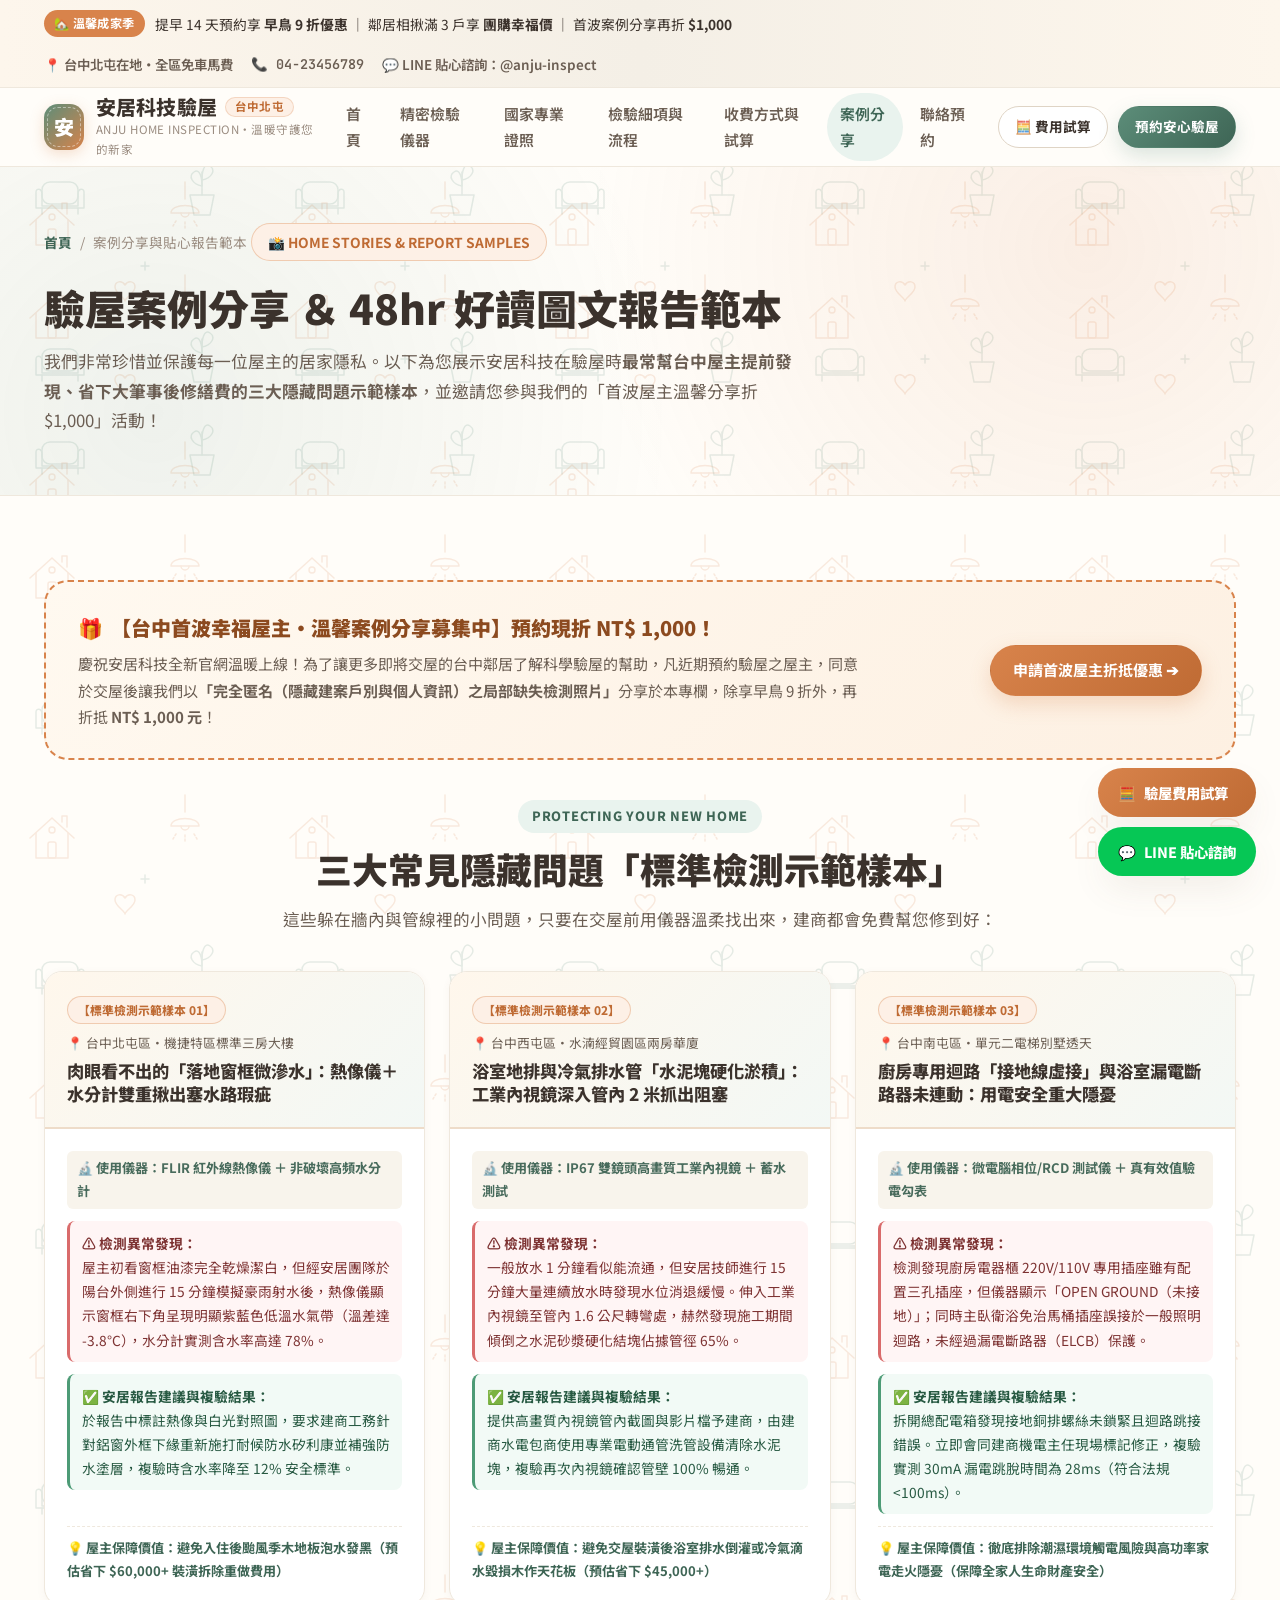
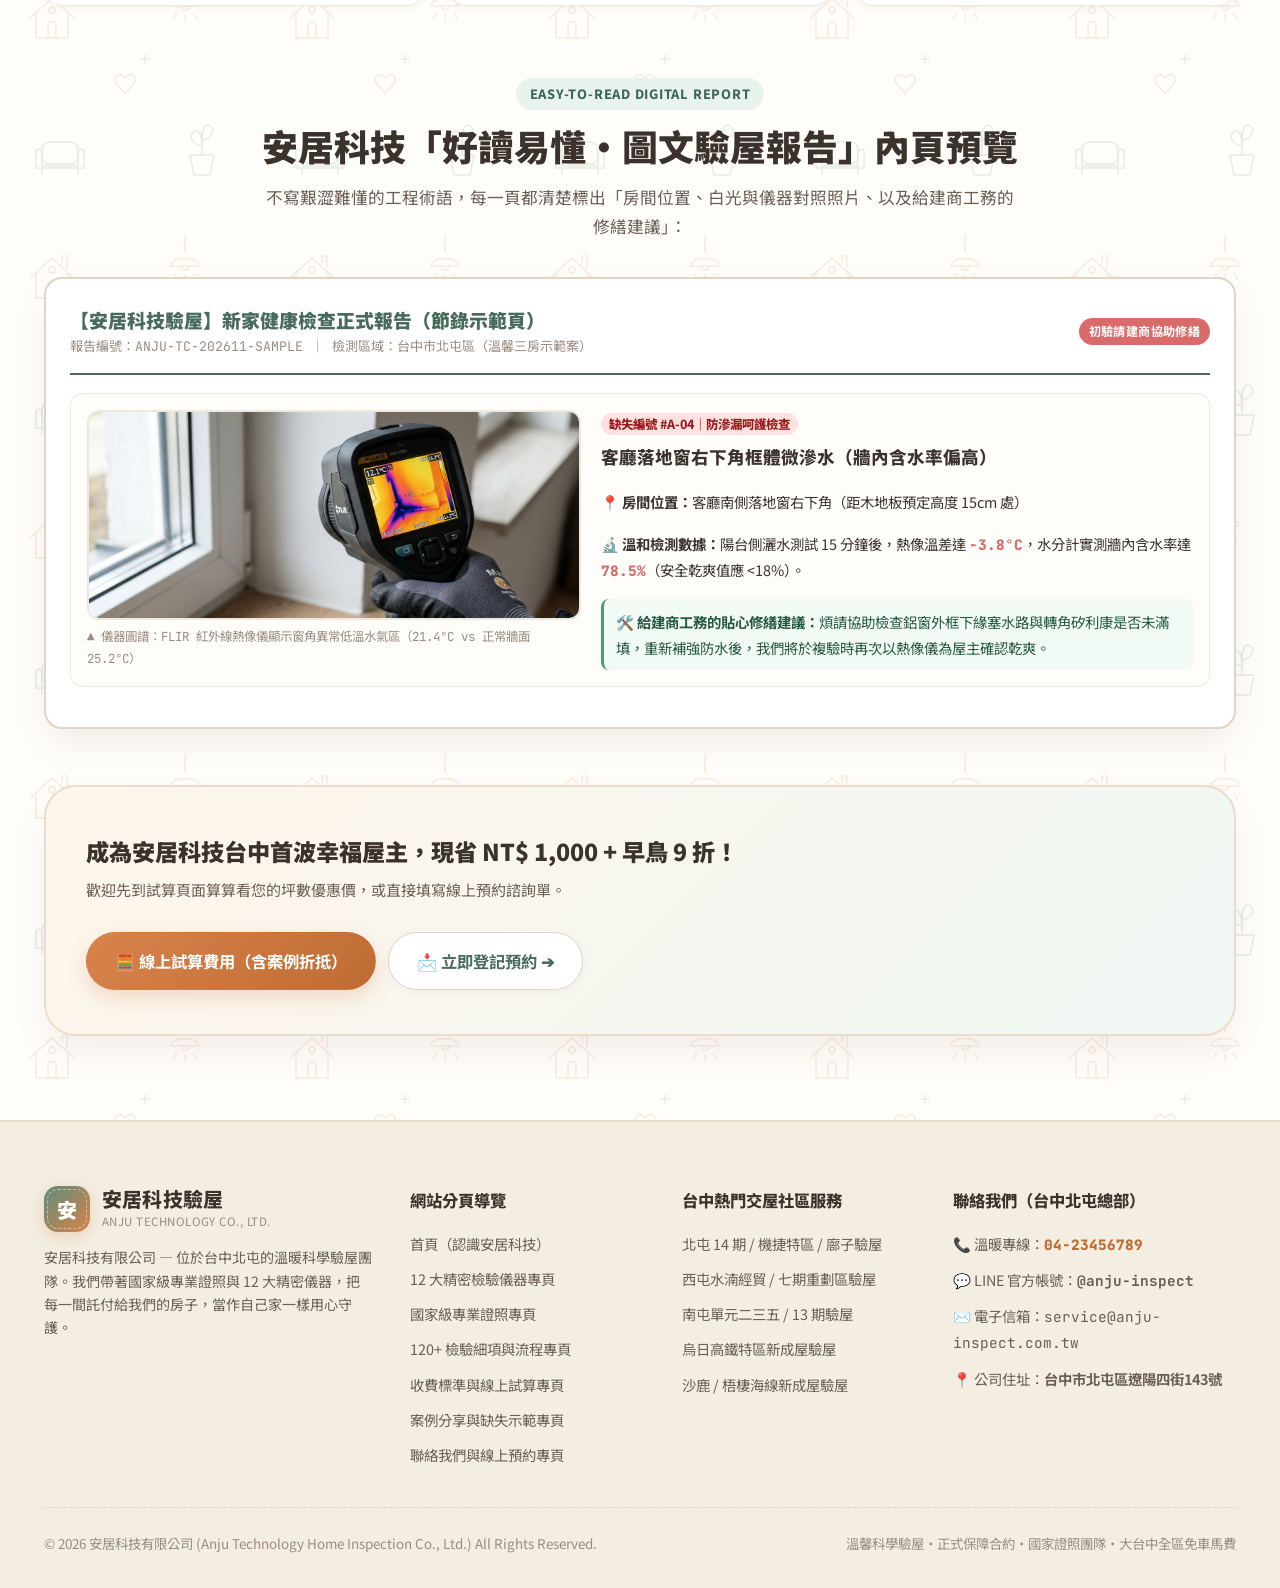
==== commit d269b798: "style: 全面改版為溫馨日系北歐白色家居風格(含背景居家小插畫、溫暖文案、更新北屯遼陽四街住址與電話)" ====
--- a/cases.html
+++ b/cases.html
@@ -3,8 +3,8 @@
 <head>
   <meta charset="UTF-8" />
   <meta name="viewport" content="width=device-width, initial-scale=1.0" />
-  <title>案例分享與精裝報告範本｜安居科技驗屋 — 安居科技有限公司</title>
-  <meta name="description" content="安居科技驗屋案例分享專區：展示窗框微滲水紅外線熱像判讀、浴室排水管工業內視鏡水泥淤積、配電箱接地與漏電斷路器異常等標準檢測報告示範，並開放台中首波榮譽屋主案例授權折抵$1,000專案。" />
+  <title>溫馨案例分享與圖文報告範本｜安居科技驗屋 — 安居科技有限公司（台中北屯）</title>
+  <meta name="description" content="安居科技驗屋案例分享專區：展示窗框微滲水紅外線熱像判讀、浴室排水管工業內視鏡水泥淤積、配電箱接地與漏電斷路器異常等標準檢測報告示範，並開放台中首波屋主案例分享現折$1,000溫馨回饋。" />
   <link rel="preconnect" href="https://fonts.googleapis.com" />
   <link rel="preconnect" href="https://fonts.gstatic.com" crossorigin />
   <link href="https://fonts.googleapis.com/css2?family=JetBrains+Mono:wght@500;700;800&family=Noto+Sans+TC:wght@400;500;600;700;800;900&display=swap" rel="stylesheet" />
@@ -16,13 +16,13 @@
   <div class="top-promo-bar">
     <div class="container top-promo-inner">
       <div class="promo-badges">
-        <span class="promo-tag">台中交屋季專案</span>
-        <span>提早 14 天預約享 <strong>早鳥 9 折優惠</strong> ｜ 同社區滿 3 戶享 <strong>團購專案價</strong> ｜ 首波案例匿名授權分享 <strong>現折 $1,000</strong></span>
+        <span class="promo-tag">🏡 溫馨成家季</span>
+        <span>提早 14 天預約享 <strong>早鳥 9 折優惠</strong> ｜ 鄰居相揪滿 3 戶享 <strong>團購幸福價</strong> ｜ 首波案例分享再折 <strong>$1,000</strong></span>
       </div>
       <div class="promo-contact-quick">
-        <span>📍 大台中全區免車馬費</span>
-        <a href="tel:0422588899" class="mono-num">📞 04-2258-8899</a>
-        <a href="contact.html">💬 LINE 官方帳號：@anju-inspect</a>
+        <span>📍 台中北屯在地・全區免車馬費</span>
+        <a href="tel:0423456789" class="mono-num">📞 04-23456789</a>
+        <a href="contact.html">💬 LINE 貼心諮詢：@anju-inspect</a>
       </div>
     </div>
   </div>
@@ -35,9 +35,9 @@
         <div class="brand-text">
           <div class="brand-name">
             安居科技驗屋
-            <span class="region-pill">台中總部</span>
-          </div>
-          <span class="brand-sub">ANJU TECHNOLOGY HOME INSPECTION CO., LTD.</span>
+            <span class="region-pill">台中北屯</span>
+          </div>
+          <span class="brand-sub">ANJU HOME INSPECTION・溫暖守護您的新家</span>
         </div>
       </a>
 
@@ -53,24 +53,24 @@
 
       <div class="header-actions">
         <a href="pricing.html" class="btn btn-outline btn-sm">🧮 費用試算</a>
-        <a href="contact.html" class="btn btn-primary btn-sm">立即預約驗屋</a>
+        <a href="contact.html" class="btn btn-primary btn-sm">預約安心驗屋</a>
         <button class="mobile-menu-btn" id="mobileMenuBtn" aria-label="開啟選單">☰</button>
       </div>
     </div>
   </header>
 
   <!-- Subpage Hero -->
-  <section class="page-hero bg-blueprint">
+  <section class="page-hero">
     <div class="container">
       <nav class="breadcrumb" aria-label="麵包屑導覽">
         <a href="index.html">首頁</a>
         <span>/</span>
-        <span>案例分享與精裝報告範本</span>
+        <span>案例分享與貼心報告範本</span>
       </nav>
-      <div class="eyebrow-badge">📸 INSPECTION CASES & REPORT SAMPLES</div>
-      <h1 class="page-hero-title">驗屋案例分享 ＆ 48hr 精裝報告範本展示</h1>
+      <div class="eyebrow-badge">📸 HOME STORIES & REPORT SAMPLES</div>
+      <h1 class="page-hero-title">驗屋案例分享 ＆ 48hr 好讀圖文報告範本</h1>
       <p class="page-hero-desc">
-        安居科技有限公司嚴格保護每一位屋主的個資與居家隱私。本專頁展示安居標準驗屋報告中<strong>最常為台中屋主揪出的三大高風險隱蔽缺失示範樣本</strong>，並現正舉辦「台中首波榮譽屋主案例授權折抵 $1,000」募集計畫！
+        我們非常珍惜並保護每一位屋主的居家隱私。以下為您展示安居科技在驗屋時<strong>最常幫台中屋主提前發現、省下大筆事後修繕費的三大隱藏問題示範樣本</strong>，並邀請您參與我們的「首波屋主溫馨分享折 $1,000」活動！
       </p>
     </div>
   </section>
@@ -83,56 +83,56 @@
         <div class="recruitment-content">
           <h3>
             <span>🎁</span>
-            <span>【台中首波榮譽屋主・實景案例授權募集中】預約現折 NT$ 1,000！</span>
+            <span>【台中首波幸福屋主・溫馨案例分享募集中】預約現折 NT$ 1,000！</span>
           </h3>
           <p>
-            安居科技全新官方網站正式上線！為建立最真實的大台中各重劃區建案資料庫，凡近期預約驗屋之屋主，同意於交屋後授權我們使用<strong>「去識別化（隱藏建案戶別與個人資訊）之局部缺失檢測照片」</strong>刊登於本專欄，除享早鳥 9 折外，當場再折抵 <strong>NT$ 1,000 元</strong>（名額有限，歡迎於預約表單勾選）！
+            慶祝安居科技全新官網溫暖上線！為了讓更多即將交屋的台中鄰居了解科學驗屋的幫助，凡近期預約驗屋之屋主，同意於交屋後讓我們以<strong>「完全匿名（隱藏建案戶別與個人資訊）之局部缺失檢測照片」</strong>分享於本專欄，除享早鳥 9 折外，再折抵 <strong>NT$ 1,000 元</strong>！
           </p>
         </div>
-        <a href="contact.html" class="btn btn-amber">立即申請案例折抵專案 ➔</a>
+        <a href="contact.html" class="btn btn-amber">申請首波屋主折抵優惠 ➔</a>
       </div>
 
       <!-- Cases / Sample Cards Grid (Rendered by app.js) -->
       <div class="section-header" style="margin-bottom:36px;">
-        <span class="section-tag">HIGH-RISK DEFECT SAMPLES</span>
-        <h2 class="section-title">三大高風險隱蔽缺失「標準檢測示範樣本」</h2>
-        <p class="section-desc">這些缺失若未在交屋前透過科學儀器抓出並由建商免費修繕，入住裝潢後往往造成數萬元以上的拆除重做損失：</p>
+        <span class="section-tag">PROTECTING YOUR NEW HOME</span>
+        <h2 class="section-title">三大常見隱藏問題「標準檢測示範樣本」</h2>
+        <p class="section-desc">這些躲在牆內與管線裡的小問題，只要在交屋前用儀器溫柔找出來，建商都會免費幫您修到好：</p>
       </div>
 
       <div class="cases-grid" id="casesGrid"></div>
 
       <!-- Embedded Full Report Sample Sheet -->
       <div class="section-header" style="margin-top:72px; margin-bottom:36px;">
-        <span class="section-tag">48-HOUR DIGITAL REPORT PREVIEW</span>
-        <h2 class="section-title">安居科技「精裝數位驗屋缺失報告」內頁範本</h2>
-        <p class="section-desc">每一項缺失皆清楚記載「平面圖定位、白光與儀器圖譜對照、量化數據、以及致建商工務之法規修繕建議」：</p>
+        <span class="section-tag">EASY-TO-READ DIGITAL REPORT</span>
+        <h2 class="section-title">安居科技「好讀易懂・圖文驗屋報告」內頁預覽</h2>
+        <p class="section-desc">不寫艱澀難懂的工程術語，每一頁都清楚標出「房間位置、白光與儀器對照照片、以及給建商工務的修繕建議」：</p>
       </div>
 
       <div class="report-sheet" style="box-shadow:var(--shadow-lg);">
         <div class="report-sheet-top">
           <div>
-            <div style="font-size:1.18rem; font-weight:900; color:var(--brand-navy);">【安居科技驗屋】房屋非破壞性科學檢測正式報告（節錄示範頁）</div>
-            <div class="mono-num" style="font-size:0.82rem; color:var(--text-muted);">報告編號：ANJU-TC-202611-SAMPLE ｜ 檢測區域：台中市北屯區（標準三房示範案）</div>
-          </div>
-          <span class="promo-tag" style="background:var(--status-danger);">初驗待修繕項目</span>
+            <div style="font-size:1.18rem; font-weight:900; color:var(--brand-navy);">【安居科技驗屋】新家健康檢查正式報告（節錄示範頁）</div>
+            <div class="mono-num" style="font-size:0.82rem; color:var(--text-muted);">報告編號：ANJU-TC-202611-SAMPLE ｜ 檢測區域：台中市北屯區（溫馨三房示範案）</div>
+          </div>
+          <span class="promo-tag" style="background:var(--status-danger);">初驗請建商協助修繕</span>
         </div>
 
         <div class="report-item-row">
           <div>
-            <img src="assets/thermal-demo.jpg" alt="紅外線熱像儀滲水報告圖" style="border-radius:8px; height:210px; width:100%; object-fit:cover; border:1px solid var(--border-strong);" />
+            <img src="assets/thermal-demo.jpg" alt="紅外線熱像儀滲水報告圖" style="border-radius:12px; height:210px; width:100%; object-fit:cover; border:2px solid var(--border-light);" />
             <div class="mono-num" style="font-size:0.78rem; color:var(--text-muted); margin-top:6px;">
-              ▲ 儀器圖譜：FLIR 紅外線熱像儀顯示窗角異常低溫區（21.4°C vs 正常牆面 25.2°C）
+              ▲ 儀器圖譜：FLIR 紅外線熱像儀顯示窗角異常低溫水氣區（21.4°C vs 正常牆面 25.2°C）
             </div>
           </div>
           <div style="display:flex; flex-direction:column; justify-content:space-between; gap:10px; font-size:0.9rem;">
             <div>
-              <span style="background:#FEE2E2; color:#991B1B; font-weight:800; padding:2px 8px; border-radius:4px; font-size:0.78rem;">缺失編號 #A-04｜防滲漏系統</span>
-              <h3 style="font-size:1.1rem; font-weight:800; margin-top:6px; color:var(--text-primary);">客廳落地鋁門窗右下角框體微滲水（高含水率異常）</h3>
-            </div>
-            <div><strong>📍 平面圖定位：</strong>客廳南側落地窗右下角（距地 15cm 處）</div>
-            <div><strong>🔬 實測科學數據：</strong>陽台側連續射水 15 分鐘後，熱像溫差達 <span class="mono-num" style="color:var(--status-danger); font-weight:800;">-3.8°C</span>，高頻水分計實測牆體含水率達 <span class="mono-num" style="color:var(--status-danger); font-weight:800;">78.5%</span>（標準應 &lt;18%）。</div>
-            <div style="background:#F0FDF4; border-left:3px solid var(--status-pass); padding:10px 12px; border-radius:4px; color:#14532D;">
-              <strong>🛠️ 致建商工務修繕建議：</strong>請檢視鋁窗外框下緣塞水路與轉角矽利康填縫是否開裂，重新施作外牆局部防水塗層並於乾涸後安排安居團隊攜熱像儀複驗。
+              <span style="background:#FEE2E2; color:#991B1B; font-weight:800; padding:2px 8px; border-radius:99px; font-size:0.78rem;">缺失編號 #A-04｜防滲漏呵護檢查</span>
+              <h3 style="font-size:1.1rem; font-weight:800; margin-top:6px; color:var(--text-primary);">客廳落地窗右下角框體微滲水（牆內含水率偏高）</h3>
+            </div>
+            <div><strong>📍 房間位置：</strong>客廳南側落地窗右下角（距木地板預定高度 15cm 處）</div>
+            <div><strong>🔬 溫和檢測數據：</strong>陽台側灑水測試 15 分鐘後，熱像溫差達 <span class="mono-num" style="color:var(--status-danger); font-weight:800;">-3.8°C</span>，水分計實測牆內含水率達 <span class="mono-num" style="color:var(--status-danger); font-weight:800;">78.5%</span>（安全乾爽值應 &lt;18%）。</div>
+            <div style="background:#F2FAF6; border-left:3px solid var(--status-pass); padding:10px 12px; border-radius:8px; color:#275942;">
+              <strong>🛠️ 給建商工務的貼心修繕建議：</strong>煩請協助檢查鋁窗外框下緣塞水路與轉角矽利康是否未滿填，重新補強防水後，我們將於複驗時再次以熱像儀為屋主確認乾爽。
             </div>
           </div>
         </div>
@@ -140,8 +140,8 @@
 
       <div class="subpage-cta-banner">
         <div>
-          <h3 style="font-size:1.45rem; font-weight:900; margin-bottom:6px;">成為安居科技台中首波榮譽屋主，現省 NT$ 1,000 + 早鳥 9 折！</h3>
-          <p style="color:#CBD5E1; font-size:0.94rem;">立即前往試算您的坪數費用，或直接填寫線上預約諮詢單鎖定優惠名額。</p>
+          <h3 style="font-size:1.45rem; font-weight:900; margin-bottom:6px;">成為安居科技台中首波幸福屋主，現省 NT$ 1,000 + 早鳥 9 折！</h3>
+          <p style="font-size:0.94rem;">歡迎先到試算頁面算算看您的坪數優惠價，或直接填寫線上預約諮詢單。</p>
         </div>
         <div style="display:flex; gap:12px; flex-wrap:wrap;">
           <a href="pricing.html" class="btn btn-amber btn-lg">🧮 線上試算費用（含案例折抵）</a>
@@ -159,19 +159,19 @@
           <div class="brand-logo" style="margin-bottom:14px;">
             <div class="logo-mark">安</div>
             <div class="brand-text">
-              <div class="brand-name" style="color:#FFFFFF;">安居科技驗屋</div>
-              <span class="brand-sub" style="color:#94A3B8;">ANJU TECHNOLOGY CO., LTD.</span>
-            </div>
-          </div>
-          <p style="font-size:0.88rem; line-height:1.6;">
-            安居科技有限公司 — 大台中地區高規格科學驗屋機構。結合國家級乙級室內裝修／水電證照團隊與 12 大精密非破壞性檢測儀器，為您的新家品質嚴格把關。
+              <div class="brand-name">安居科技驗屋</div>
+              <span class="brand-sub">ANJU TECHNOLOGY CO., LTD.</span>
+            </div>
+          </div>
+          <p style="font-size:0.88rem; line-height:1.65;">
+            安居科技有限公司 — 位於台中北屯的溫暖科學驗屋團隊。我們帶著國家級專業證照與 12 大精密儀器，把每一間託付給我們的房子，當作自己家一樣用心守護。
           </p>
         </div>
 
         <div class="footer-col">
           <h4>網站分頁導覽</h4>
           <ul class="footer-links">
-            <li><a href="index.html">首頁（關於安居科技）</a></li>
+            <li><a href="index.html">首頁（認識安居科技）</a></li>
             <li><a href="instruments.html">12 大精密檢驗儀器專頁</a></li>
             <li><a href="certifications.html">國家級專業證照專頁</a></li>
             <li><a href="process.html">120+ 檢驗細項與流程專頁</a></li>
@@ -182,38 +182,37 @@
         </div>
 
         <div class="footer-col">
-          <h4>熱門台中驗屋專區</h4>
+          <h4>台中熱門交屋社區服務</h4>
           <ul class="footer-links">
-            <li><a href="contact.html">北屯 14 期 / 機捷特區驗屋</a></li>
-            <li><a href="contact.html">西屯水湳經貿 / 七期驗屋</a></li>
+            <li><a href="contact.html">北屯 14 期 / 機捷特區 / 廍子驗屋</a></li>
+            <li><a href="contact.html">西屯水湳經貿 / 七期重劃區驗屋</a></li>
             <li><a href="contact.html">南屯單元二三五 / 13 期驗屋</a></li>
             <li><a href="contact.html">烏日高鐵特區新成屋驗屋</a></li>
-            <li><a href="contact.html">沙鹿 / 梧棲台中港特區驗屋</a></li>
+            <li><a href="contact.html">沙鹿 / 梧棲海線新成屋驗屋</a></li>
           </ul>
         </div>
 
         <div class="footer-col">
-          <h4>聯絡我們（台中總部）</h4>
+          <h4>聯絡我們（台中北屯總部）</h4>
           <ul class="footer-links">
-            <li>📞 預約專線：<a href="tel:0422588899" class="mono-num" style="color:#5EEAD4;">04-2258-8899</a></li>
-            <li>📱 工程師專線：<span class="mono-num">0912-345-678</span></li>
-            <li>💬 LINE 官方帳號：<span class="mono-num" style="color:#FFFFFF;">@anju-inspect</span></li>
+            <li>📞 溫暖專線：<a href="tel:0423456789" class="mono-num" style="color:var(--brand-amber-hover); font-weight:800;">04-23456789</a></li>
+            <li>💬 LINE 官方帳號：<span class="mono-num" style="font-weight:700;">@anju-inspect</span></li>
             <li>✉️ 電子信箱：<span class="mono-num">service@anju-inspect.com.tw</span></li>
-            <li>📍 地址：台中市西屯區市政北二路 282 號 15 樓</li>
+            <li>📍 公司住址：<strong>台中市北屯區遼陽四街143號</strong></li>
           </ul>
         </div>
       </div>
 
       <div class="footer-bottom">
         <div>© 2026 安居科技有限公司 (Anju Technology Home Inspection Co., Ltd.) All Rights Reserved.</div>
-        <div>科學驗屋・正式保障合約・國家證照團隊・大台中全區免車馬費</div>
+        <div>溫馨科學驗屋・正式保障合約・國家證照團隊・大台中全區免車馬費</div>
       </div>
     </div>
   </footer>
 
   <div class="floating-cta">
     <a href="pricing.html" class="float-btn btn-amber"><span>🧮</span><span>驗屋費用試算</span></a>
-    <a href="contact.html" class="float-btn btn-line"><span>💬</span><span>LINE 預約諮詢</span></a>
+    <a href="contact.html" class="float-btn btn-line"><span>💬</span><span>LINE 貼心諮詢</span></a>
   </div>
 
   <script src="app.js"></script>
--- a/styles.css
+++ b/styles.css
@@ -1,65 +1,68 @@
 /* ==========================================================================
-   安居科技驗屋 ANJU TECH HOME INSPECTION - Official Flagship Stylesheet
-   Design Paradigm: Swiss Architectural Precision + Warm Home Assurance
+   安居科技驗屋 ANJU TECH HOME INSPECTION - Warm Cozy Home Stylesheet
+   Design Paradigm: 溫馨北歐日系家居風・純白暖杏 × 鼠尾草綠 × 暖木色 × 居家小插畫
    ========================================================================== */
 
 :root {
-  /* Core Palette - High Trust Architectural Slate & Thermal Amber/Teal */
-  --bg-primary: #F8FAFC;
+  /* Core Palette - Warm Pure White, Soft Linen, Sage Green & Sunlit Wood */
+  --bg-primary: #FFFDF9;
   --bg-surface: #FFFFFF;
-  --bg-subtle: #F1F5F9;
-  --bg-dark: #0B1120;
-  --bg-dark-elevated: #131C31;
-  --bg-dark-card: #1E293B;
-
-  /* Typography Colors */
-  --text-primary: #0F172A;
-  --text-secondary: #334155;
-  --text-muted: #64748B;
-  --text-on-dark: #F8FAFC;
-  --text-on-dark-muted: #94A3B8;
-
-  /* Brand & Functional Accents */
-  --brand-navy: #0F2942;
-  --brand-teal: #0D9488;
-  --brand-teal-dark: #0F766E;
-  --brand-teal-light: #CCFBF1;
-  --brand-amber: #D97706;
-  --brand-amber-hover: #B45309;
-  --brand-amber-light: #FEF3C7;
-  --thermal-purple: #6366F1;
-  --thermal-orange: #F97316;
+  --bg-subtle: #F8F4EC;
+  --bg-dark: #F4EFE6;          /* Replaced dark background with Warm Oat/Linen */
+  --bg-dark-elevated: #FFFBF5;
+  --bg-dark-card: #FFFFFF;
+
+  /* Typography Colors - Warm Espresso & Soft Cocoa */
+  --text-primary: #3B322C;
+  --text-secondary: #6B5E53;
+  --text-muted: #9A8C80;
+  --text-on-dark: #3B322C;
+  --text-on-dark-muted: #7A6C60;
+
+  /* Brand & Functional Accents - Cozy Sage Green & Warm Terracotta Honey */
+  --brand-navy: #486B5C;       /* Warm Forest Sage */
+  --brand-teal: #5C8D79;       /* Soft Eucalyptus Green */
+  --brand-teal-dark: #3E6555;
+  --brand-teal-light: #E9F3EE;
+  --brand-amber: #D8834B;      /* Warm Sunlit Terracotta / Wood */
+  --brand-amber-hover: #BF6B34;
+  --brand-amber-light: #FDF0E6;
+  --thermal-purple: #8B7EC8;
+  --thermal-orange: #E07A5F;
   --line-green: #06C755;
   --line-green-dark: #05A847;
 
-  /* Semantic Status */
-  --status-pass: #10B981;
-  --status-warn: #F59E0B;
-  --status-danger: #EF4444;
-
-  /* Borders & Shadows */
-  --border-light: #E2E8F0;
-  --border-strong: #CBD5E1;
-  --border-dark: rgba(255, 255, 255, 0.12);
-  --shadow-sm: 0 1px 3px rgba(15, 23, 42, 0.06), 0 1px 2px rgba(15, 23, 42, 0.04);
-  --shadow-md: 0 4px 12px -2px rgba(15, 23, 42, 0.08), 0 2px 6px -1px rgba(15, 23, 42, 0.04);
-  --shadow-lg: 0 12px 32px -4px rgba(15, 23, 42, 0.10), 0 4px 12px -2px rgba(15, 23, 42, 0.05);
-  --shadow-xl: 0 20px 45px -10px rgba(15, 23, 42, 0.16);
-  --shadow-glow-teal: 0 8px 24px rgba(13, 148, 136, 0.25);
-  --shadow-glow-amber: 0 8px 24px rgba(217, 119, 6, 0.28);
-
-  /* Layout & Spacing */
-  --container-max: 1280px;
-  --radius-sm: 8px;
-  --radius-md: 12px;
-  --radius-lg: 18px;
-  --radius-xl: 24px;
-  --transition-fast: 0.18s cubic-bezier(0.16, 1, 0.3, 1);
-  --transition-smooth: 0.3s cubic-bezier(0.16, 1, 0.3, 1);
+  /* Semantic Status - Softened Warm Tones */
+  --status-pass: #4D9B76;
+  --status-warn: #E29547;
+  --status-danger: #D96B6B;
+
+  /* Borders & Warm Diffused Shadows */
+  --border-light: #EFE8DD;
+  --border-strong: #DFD4C5;
+  --border-dark: #E6DDD0;
+  --shadow-sm: 0 2px 8px rgba(110, 88, 68, 0.05);
+  --shadow-md: 0 8px 24px -4px rgba(110, 88, 68, 0.08);
+  --shadow-lg: 0 16px 36px -6px rgba(110, 88, 68, 0.10);
+  --shadow-xl: 0 24px 48px -10px rgba(110, 88, 68, 0.12);
+  --shadow-glow-teal: 0 8px 20px rgba(92, 141, 121, 0.22);
+  --shadow-glow-amber: 0 8px 20px rgba(216, 131, 75, 0.25);
+
+  /* Layout & Softer Rounded Corners */
+  --container-max: 1240px;
+  --radius-sm: 12px;
+  --radius-md: 18px;
+  --radius-lg: 24px;
+  --radius-xl: 32px;
+  --transition-fast: 0.2s cubic-bezier(0.16, 1, 0.3, 1);
+  --transition-smooth: 0.35s cubic-bezier(0.16, 1, 0.3, 1);
 
   /* Fonts */
   --font-sans: 'Noto Sans TC', -apple-system, BlinkMacSystemFont, 'Segoe UI', Roboto, sans-serif;
-  --font-mono: 'JetBrains Mono', 'SFMono-Regular', Consolas, monospace;
+  --font-mono: 'JetBrains Mono', 'Noto Sans TC', monospace;
+
+  /* Custom Home & Botanical Mini-Illustrations SVG Pattern (House, Plant, Lamp, Heart, Sun) */
+  --home-doodle-pattern: url("data:image/svg+xml,%3Csvg xmlns='http://www.w3.org/2000/svg' width='260' height='260' viewBox='0 0 260 260'%3E%3Cg fill='none' stroke='%23D8834B' stroke-width='1.5' stroke-linecap='round' stroke-linejoin='round' opacity='0.16'%3E%3C!-- Little Cozy House --%3E%3Cpath d='M30 58 L52 38 L74 58'/%3E%3Cpath d='M36 53 V78 H68 V53'/%3E%3Crect x='48' y='62' width='8' height='16' rx='2'/%3E%3Cpath d='M62 42 V36 H67 V47'/%3E%3Ccircle cx='52' cy='50' r='3'/%3E%3C!-- Warm Pendant Lamp --%3E%3Cpath d='M185 15 V32'/%3E%3Cpath d='M171 46 C171 36 199 36 199 46 Z'/%3E%3Cpath d='M181 46 A4 4 0 0 0 189 46'/%3E%3Cpath d='M176 54 L173 59 M185 55 V61 M194 54 L197 59' stroke-dasharray='2 2'/%3E%3C/g%3E%3Cg fill='none' stroke='%235C8D79' stroke-width='1.5' stroke-linecap='round' stroke-linejoin='round' opacity='0.16'%3E%3C!-- Potted Home Plant --%3E%3Cpath d='M190 195 L194 215 H210 L214 195 Z'/%3E%3Cpath d='M202 195 V172'/%3E%3Cpath d='M202 186 C192 184 188 176 194 172 C200 168 202 178 202 186 Z'/%3E%3Cpath d='M202 180 C212 178 216 170 210 166 C204 162 202 172 202 180 Z'/%3E%3C!-- Cozy Armchair / Sofa --%3E%3Crect x='42' y='182' width='36' height='22' rx='8'/%3E%3Cpath d='M36 192 C36 188 42 188 42 194 V206 H78 V194 C78 188 84 188 84 192 V208 H36 Z'/%3E%3Cpath d='M42 208 V214 M78 208 V214'/%3E%3C!-- Heart & Sparkle --%3E%3Cpath d='M125 118 C122 113 115 114 115 120 C115 126 125 131 125 134 C125 131 135 126 135 120 C135 114 128 113 125 118 Z' stroke='%23D8834B'/%3E%3Cpath d='M145 95 V103 M141 99 H149'/%3E%3C/g%3E%3C/svg%3E");
 }
 
 /* Reset & Base */
@@ -78,8 +81,10 @@
 body {
   font-family: var(--font-sans);
   background-color: var(--bg-primary);
-  color: var(--text-primary);
-  line-height: 1.65;
+  background-image: var(--home-doodle-pattern);
+  background-size: 260px 260px;
+  color: var(--text-primary);
+  line-height: 1.75;
   -webkit-font-smoothing: antialiased;
   overflow-x: hidden;
 }
@@ -117,32 +122,26 @@
   padding: 0 24px;
 }
 
-/* Blueprint Technical Grid Background Pattern */
-.bg-blueprint {
-  background-color: var(--bg-dark);
-  background-image: 
-    linear-gradient(rgba(255, 255, 255, 0.03) 1px, transparent 1px),
-    linear-gradient(90deg, rgba(255, 255, 255, 0.03) 1px, transparent 1px);
-  background-size: 36px 36px;
-}
-
+/* Warm Illustrated Backgrounds */
+.bg-blueprint,
 .bg-light-grid {
   background-color: var(--bg-primary);
   background-image: 
-    linear-gradient(rgba(15, 23, 42, 0.03) 1px, transparent 1px),
-    linear-gradient(90deg, rgba(15, 23, 42, 0.03) 1px, transparent 1px);
-  background-size: 32px 32px;
+    radial-gradient(circle at 12% 18%, rgba(216, 131, 75, 0.07), transparent 40%),
+    radial-gradient(circle at 88% 82%, rgba(92, 141, 121, 0.08), transparent 42%),
+    var(--home-doodle-pattern);
+  background-size: 100% 100%, 100% 100%, 260px 260px;
 }
 
 /* ==========================================================================
-   1. Top Promo Bar & Sticky Header
+   1. Top Promo Bar & Sticky Header (Warm & Friendly)
    ========================================================================== */
 .top-promo-bar {
-  background: linear-gradient(90deg, #0B1120 0%, #0F2942 50%, #0B1120 100%);
-  color: var(--text-on-dark);
-  font-size: 0.85rem;
-  padding: 9px 0;
-  border-bottom: 1px solid rgba(255, 255, 255, 0.1);
+  background: linear-gradient(90deg, #FDF6EC 0%, #F4EFE6 50%, #FDF6EC 100%);
+  color: var(--text-primary);
+  font-size: 0.86rem;
+  padding: 10px 0;
+  border-bottom: 1px solid var(--border-light);
 }
 
 .top-promo-inner {
@@ -164,9 +163,9 @@
   background: var(--brand-amber);
   color: #FFFFFF;
   font-weight: 700;
-  font-size: 0.75rem;
-  padding: 2px 8px;
-  border-radius: 4px;
+  font-size: 0.76rem;
+  padding: 3px 10px;
+  border-radius: 99px;
   letter-spacing: 0.03em;
 }
 
@@ -174,12 +173,13 @@
   display: flex;
   align-items: center;
   gap: 18px;
-  color: #CBD5E1;
-  font-size: 0.82rem;
+  color: var(--text-secondary);
+  font-size: 0.84rem;
+  font-weight: 600;
 }
 
 .promo-contact-quick a:hover {
-  color: #38BDF8;
+  color: var(--brand-amber-hover);
 }
 
 /* Header */
@@ -187,7 +187,7 @@
   position: sticky;
   top: 0;
   z-index: 1000;
-  background: rgba(255, 255, 255, 0.92);
+  background: rgba(255, 253, 249, 0.94);
   backdrop-filter: blur(14px);
   -webkit-backdrop-filter: blur(14px);
   border-bottom: 1px solid var(--border-light);
@@ -202,7 +202,7 @@
   display: flex;
   align-items: center;
   justify-content: space-between;
-  height: 76px;
+  height: 78px;
   gap: 16px;
 }
 
@@ -213,17 +213,17 @@
 }
 
 .logo-mark {
-  width: 44px;
-  height: 44px;
-  border-radius: 10px;
-  background: linear-gradient(135deg, var(--brand-navy) 0%, var(--brand-teal) 100%);
+  width: 46px;
+  height: 46px;
+  border-radius: 14px;
+  background: linear-gradient(135deg, var(--brand-teal) 0%, var(--brand-amber) 100%);
   display: flex;
   align-items: center;
   justify-content: center;
   color: #FFFFFF;
   font-weight: 900;
   font-size: 1.25rem;
-  box-shadow: 0 4px 12px rgba(13, 148, 136, 0.25);
+  box-shadow: 0 4px 14px rgba(216, 131, 75, 0.25);
   position: relative;
 }
 
@@ -231,8 +231,8 @@
   content: '';
   position: absolute;
   inset: 3px;
-  border: 1px solid rgba(255, 255, 255, 0.25);
-  border-radius: 7px;
+  border: 1.5px dashed rgba(255, 255, 255, 0.45);
+  border-radius: 11px;
   pointer-events: none;
 }
 
@@ -245,7 +245,7 @@
   font-size: 1.25rem;
   font-weight: 800;
   color: var(--text-primary);
-  letter-spacing: -0.01em;
+  letter-spacing: 0.01em;
   line-height: 1.2;
   display: flex;
   align-items: center;
@@ -253,19 +253,19 @@
 }
 
 .region-pill {
-  font-size: 0.7rem;
+  font-size: 0.72rem;
   font-weight: 700;
-  background: var(--brand-teal-light);
-  color: var(--brand-teal-dark);
-  padding: 2px 7px;
+  background: var(--brand-amber-light);
+  color: var(--brand-amber-hover);
+  padding: 2px 9px;
   border-radius: 99px;
+  border: 1px solid rgba(216, 131, 75, 0.25);
 }
 
 .brand-sub {
   font-size: 0.72rem;
   color: var(--text-muted);
-  font-family: var(--font-mono);
-  letter-spacing: 0.05em;
+  letter-spacing: 0.04em;
 }
 
 .main-nav {
@@ -275,18 +275,18 @@
 }
 
 .nav-link {
-  padding: 8px 12px;
-  font-size: 0.92rem;
+  padding: 8px 13px;
+  font-size: 0.93rem;
   font-weight: 600;
   color: var(--text-secondary);
-  border-radius: var(--radius-sm);
+  border-radius: 99px;
   transition: all var(--transition-fast);
 }
 
 .nav-link:hover,
 .nav-link.active {
   color: var(--brand-teal-dark);
-  background: var(--bg-subtle);
+  background: var(--brand-teal-light);
 }
 
 .header-actions {
@@ -305,14 +305,14 @@
   color: var(--text-primary);
 }
 
-/* Buttons */
+/* Buttons - Warm Pill & Soft Rounded Style */
 .btn {
   display: inline-flex;
   align-items: center;
   justify-content: center;
   gap: 8px;
-  padding: 11px 20px;
-  border-radius: var(--radius-sm);
+  padding: 11px 22px;
+  border-radius: 99px;
   font-weight: 700;
   font-size: 0.94rem;
   cursor: pointer;
@@ -328,8 +328,8 @@
 }
 
 .btn-primary:hover {
-  transform: translateY(-1px);
-  filter: brightness(1.06);
+  transform: translateY(-2px);
+  filter: brightness(1.05);
 }
 
 .btn-amber {
@@ -339,8 +339,8 @@
 }
 
 .btn-amber:hover {
-  transform: translateY(-1px);
-  filter: brightness(1.06);
+  transform: translateY(-2px);
+  filter: brightness(1.05);
 }
 
 .btn-line {
@@ -350,7 +350,7 @@
 
 .btn-line:hover {
   background: var(--line-green-dark);
-  transform: translateY(-1px);
+  transform: translateY(-2px);
 }
 
 .btn-outline {
@@ -360,58 +360,62 @@
 }
 
 .btn-outline:hover {
+  border-color: var(--brand-amber);
+  color: var(--brand-amber-hover);
+  background: var(--brand-amber-light);
+}
+
+.btn-outline-light {
+  background: #FFFFFF;
+  color: var(--brand-navy);
+  border-color: var(--border-strong);
+  box-shadow: var(--shadow-sm);
+}
+
+.btn-outline-light:hover {
+  background: var(--brand-teal-light);
   border-color: var(--brand-teal);
   color: var(--brand-teal-dark);
-  background: #F0FDFA;
-}
-
-.btn-outline-light {
-  background: rgba(255, 255, 255, 0.08);
-  color: #FFFFFF;
-  border-color: rgba(255, 255, 255, 0.24);
-}
-
-.btn-outline-light:hover {
-  background: rgba(255, 255, 255, 0.16);
-  border-color: #FFFFFF;
 }
 
 .btn-sm {
-  padding: 8px 14px;
+  padding: 8px 16px;
   font-size: 0.85rem;
 }
 
 .btn-lg {
   padding: 14px 28px;
   font-size: 1.02rem;
-  border-radius: 10px;
 }
 
 /* ==========================================================================
-   2. Hero Section & Subpage Page Hero
+   2. Hero Section & Subpage Page Hero (Bright, Cozy, Sunlit Home Feel)
    ========================================================================== */
 .page-hero {
   position: relative;
   padding: 56px 0 60px;
-  background: radial-gradient(circle at 85% 20%, rgba(13, 148, 136, 0.22), transparent 45%),
-              radial-gradient(circle at 15% 80%, rgba(217, 119, 6, 0.14), transparent 40%),
-              var(--bg-dark);
-  color: var(--text-on-dark);
-  border-bottom: 1px solid rgba(255, 255, 255, 0.1);
+  background: linear-gradient(180deg, #FFF9F0 0%, #FFFDF9 100%);
+  background-image: 
+    radial-gradient(circle at 85% 25%, rgba(216, 131, 75, 0.12), transparent 45%),
+    radial-gradient(circle at 12% 75%, rgba(92, 141, 121, 0.10), transparent 45%),
+    var(--home-doodle-pattern);
+  background-size: 100% 100%, 100% 100%, 260px 260px;
+  color: var(--text-primary);
+  border-bottom: 1px solid var(--border-light);
 }
 
 .breadcrumb {
   display: inline-flex;
   align-items: center;
   gap: 8px;
-  font-size: 0.84rem;
-  color: #94A3B8;
+  font-size: 0.85rem;
+  color: var(--text-muted);
   margin-bottom: 16px;
 }
 
 .breadcrumb a {
-  color: #5EEAD4;
-  font-weight: 600;
+  color: var(--brand-teal-dark);
+  font-weight: 700;
 }
 
 .breadcrumb a:hover {
@@ -419,22 +423,22 @@
 }
 
 .page-hero-title {
-  font-size: clamp(1.9rem, 3.2vw, 2.75rem);
+  font-size: clamp(1.9rem, 3.2vw, 2.65rem);
   font-weight: 900;
-  line-height: 1.22;
+  line-height: 1.28;
   margin-bottom: 14px;
-  letter-spacing: -0.01em;
+  color: var(--text-primary);
 }
 
 .page-hero-desc {
   font-size: 1.05rem;
-  color: #CBD5E1;
+  color: var(--text-secondary);
   max-width: 760px;
 }
 
 .subpage-cta-banner {
-  background: linear-gradient(135deg, #0F2942 0%, #0B1120 100%);
-  color: #FFFFFF;
+  background: linear-gradient(135deg, #FFF6EB 0%, #EFF7F3 100%);
+  color: var(--text-primary);
   border-radius: var(--radius-xl);
   padding: 44px 40px;
   display: flex;
@@ -442,9 +446,15 @@
   justify-content: space-between;
   gap: 28px;
   flex-wrap: wrap;
-  border: 1px solid rgba(45, 212, 191, 0.3);
-  box-shadow: var(--shadow-xl);
+  border: 2px solid #EBDCCB;
+  box-shadow: var(--shadow-lg);
   margin-top: 56px;
+  position: relative;
+  overflow: hidden;
+}
+
+.subpage-cta-banner p {
+  color: var(--text-secondary) !important;
 }
 
 .portal-cards-grid {
@@ -455,7 +465,7 @@
 
 .portal-card {
   background: var(--bg-surface);
-  border: 1px solid var(--border-light);
+  border: 1.5px solid var(--border-light);
   border-radius: var(--radius-md);
   padding: 28px 24px;
   display: flex;
@@ -468,47 +478,37 @@
 .portal-card:hover {
   transform: translateY(-5px);
   box-shadow: var(--shadow-lg);
-  border-color: var(--brand-teal);
+  border-color: var(--brand-amber);
 }
 
 .portal-card-link {
   margin-top: 20px;
   font-weight: 800;
   font-size: 0.92rem;
-  color: var(--brand-teal-dark);
+  color: var(--brand-amber-hover);
   display: inline-flex;
   align-items: center;
   gap: 6px;
 }
 
-@media (max-width: 1080px) {
-  .portal-cards-grid {
-    grid-template-columns: repeat(2, 1fr);
-  }
-}
-
-@media (max-width: 768px) {
-  .portal-cards-grid {
-    grid-template-columns: 1fr;
-  }
-  .subpage-cta-banner {
-    padding: 28px 22px;
-  }
-}
-
+/* Main Hero Section */
 .hero-section {
   position: relative;
-  padding: 64px 0 80px;
-  background: radial-gradient(circle at 80% 20%, rgba(13, 148, 136, 0.18), transparent 45%),
-              radial-gradient(circle at 15% 80%, rgba(217, 119, 6, 0.12), transparent 40%),
-              var(--bg-dark);
-  color: var(--text-on-dark);
+  padding: 60px 0 80px;
+  background: linear-gradient(180deg, #FFF8EE 0%, #FFFDF9 100%);
+  background-image: 
+    radial-gradient(circle at 80% 20%, rgba(216, 131, 75, 0.12), transparent 45%),
+    radial-gradient(circle at 15% 80%, rgba(92, 141, 121, 0.10), transparent 40%),
+    var(--home-doodle-pattern);
+  background-size: 100% 100%, 100% 100%, 260px 260px;
+  color: var(--text-primary);
   overflow: hidden;
+  border-bottom: 1px solid var(--border-light);
 }
 
 .hero-grid {
   display: grid;
-  grid-template-columns: 1.08fr 0.92fr;
+  grid-template-columns: 1.06fr 0.94fr;
   gap: 48px;
   align-items: center;
 }
@@ -517,33 +517,34 @@
   display: inline-flex;
   align-items: center;
   gap: 8px;
-  background: rgba(13, 148, 136, 0.18);
-  border: 1px solid rgba(45, 212, 191, 0.35);
-  color: #5EEAD4;
-  padding: 6px 14px;
+  background: var(--brand-amber-light);
+  border: 1px solid rgba(216, 131, 75, 0.35);
+  color: var(--brand-amber-hover);
+  padding: 6px 16px;
   border-radius: 99px;
-  font-size: 0.85rem;
+  font-size: 0.86rem;
   font-weight: 700;
   margin-bottom: 20px;
 }
 
 .hero-title {
-  font-size: clamp(2.1rem, 3.6vw, 3.25rem);
+  font-size: clamp(2rem, 3.4vw, 3rem);
   font-weight: 900;
-  line-height: 1.2;
-  letter-spacing: -0.02em;
+  line-height: 1.28;
+  letter-spacing: 0.01em;
   margin-bottom: 20px;
+  color: var(--text-primary);
 }
 
 .hero-title .highlight-gradient {
-  background: linear-gradient(90deg, #38BDF8 0%, #2DD4BF 50%, #FBBF24 100%);
+  background: linear-gradient(90deg, var(--brand-teal-dark) 0%, var(--brand-amber-hover) 100%);
   -webkit-background-clip: text;
   -webkit-text-fill-color: transparent;
 }
 
 .hero-desc {
-  font-size: 1.08rem;
-  color: #CBD5E1;
+  font-size: 1.06rem;
+  color: var(--text-secondary);
   margin-bottom: 28px;
   max-width: 620px;
 }
@@ -551,7 +552,7 @@
 .hero-checklist {
   display: grid;
   grid-template-columns: repeat(2, 1fr);
-  gap: 10px 16px;
+  gap: 12px 16px;
   margin-bottom: 32px;
 }
 
@@ -559,14 +560,22 @@
   display: flex;
   align-items: center;
   gap: 8px;
-  font-size: 0.93rem;
-  color: #E2E8F0;
-  font-weight: 500;
+  font-size: 0.94rem;
+  color: var(--text-primary);
+  font-weight: 600;
 }
 
 .hero-check-icon {
-  color: #2DD4BF;
+  color: var(--brand-amber);
   font-weight: 900;
+  background: var(--brand-amber-light);
+  width: 22px;
+  height: 22px;
+  border-radius: 50%;
+  display: inline-flex;
+  align-items: center;
+  justify-content: center;
+  font-size: 0.75rem;
 }
 
 .hero-cta-group {
@@ -582,7 +591,7 @@
   grid-template-columns: repeat(4, 1fr);
   gap: 16px;
   padding-top: 28px;
-  border-top: 1px solid rgba(255, 255, 255, 0.12);
+  border-top: 1.5px dashed var(--border-strong);
 }
 
 .metric-box {
@@ -592,21 +601,21 @@
 
 .metric-val {
   font-size: 1.65rem;
-  font-weight: 800;
-  color: #FFFFFF;
+  font-weight: 900;
+  color: var(--brand-navy);
   font-family: var(--font-mono);
   line-height: 1.15;
 }
 
 .metric-val span {
-  color: #2DD4BF;
+  color: var(--brand-amber);
   font-size: 1rem;
   margin-left: 2px;
 }
 
 .metric-label {
-  font-size: 0.8rem;
-  color: var(--text-on-dark-muted);
+  font-size: 0.82rem;
+  color: var(--text-secondary);
   margin-top: 4px;
 }
 
@@ -619,9 +628,9 @@
   position: relative;
   border-radius: var(--radius-lg);
   overflow: hidden;
-  border: 1px solid rgba(255, 255, 255, 0.18);
-  box-shadow: 0 24px 60px rgba(0, 0, 0, 0.45);
-  background: #1E293B;
+  border: 6px solid #FFFFFF;
+  box-shadow: var(--shadow-xl);
+  background: #FFF8EE;
   aspect-ratio: 16 / 10;
 }
 
@@ -631,15 +640,15 @@
   object-fit: cover;
 }
 
-/* HUD Overlays on Hero Image */
+/* Warm Floating Cards on Hero Image */
 .hud-card {
   position: absolute;
-  background: rgba(15, 23, 42, 0.88);
+  background: rgba(255, 255, 255, 0.95);
   backdrop-filter: blur(12px);
-  border: 1px solid rgba(255, 255, 255, 0.18);
-  border-radius: 12px;
-  padding: 12px 16px;
-  color: #FFFFFF;
+  border: 1.5px solid var(--border-light);
+  border-radius: 16px;
+  padding: 12px 18px;
+  color: var(--text-primary);
   box-shadow: var(--shadow-lg);
   z-index: 2;
 }
@@ -647,59 +656,89 @@
 .hud-top-left {
   top: -18px;
   left: -18px;
-  border-left: 4px solid var(--thermal-orange);
+  border-left: 5px solid var(--brand-amber);
 }
 
 .hud-bottom-right {
   bottom: -20px;
   right: -16px;
-  border-left: 4px solid var(--status-pass);
+  border-left: 5px solid var(--brand-teal);
 }
 
 .hud-title {
   font-size: 0.72rem;
   text-transform: uppercase;
   letter-spacing: 0.06em;
-  color: #94A3B8;
-  font-family: var(--font-mono);
+  color: var(--text-muted);
+  font-weight: 700;
 }
 
 .hud-value {
   font-size: 0.92rem;
-  font-weight: 700;
+  font-weight: 800;
   margin-top: 2px;
   display: flex;
   align-items: center;
   gap: 6px;
+  color: var(--text-primary);
 }
 
 .pulse-dot {
-  width: 8px;
-  height: 8px;
+  width: 9px;
+  height: 9px;
   border-radius: 50%;
   background: var(--status-pass);
-  box-shadow: 0 0 0 4px rgba(16, 185, 129, 0.25);
+  box-shadow: 0 0 0 4px rgba(77, 155, 118, 0.22);
+}
+
+/* Decorative Home Illustration Banner */
+.cozy-illustration-strip {
+  display: flex;
+  align-items: center;
+  justify-content: center;
+  gap: 28px;
+  padding: 18px 24px;
+  margin: 0 auto 36px;
+  max-width: 820px;
+  background: #FFFFFF;
+  border: 1.5px dashed var(--border-strong);
+  border-radius: 99px;
+  box-shadow: var(--shadow-sm);
+  flex-wrap: wrap;
+}
+
+.cozy-illo-item {
+  display: flex;
+  align-items: center;
+  gap: 8px;
+  font-size: 0.9rem;
+  font-weight: 700;
+  color: var(--text-secondary);
 }
 
 /* ==========================================================================
    3. Section Common Headers
    ========================================================================== */
 .section {
-  padding: 88px 0;
+  padding: 84px 0;
 }
 
 .section-subtle {
   background-color: var(--bg-subtle);
+  background-image: var(--home-doodle-pattern);
+  background-size: 260px 260px;
 }
 
 .section-dark {
-  background-color: var(--bg-dark);
-  color: var(--text-on-dark);
+  background-color: #F6F1E7;
+  background-image: var(--home-doodle-pattern);
+  background-size: 260px 260px;
+  color: var(--text-primary);
 }
 
 .section-header {
   max-width: 760px;
-  margin: 0 auto 52px;
+  margin: 0 auto 48px;
   text-align: center;
 }
 
@@ -709,27 +748,21 @@
   gap: 6px;
   font-size: 0.8rem;
   font-weight: 800;
-  letter-spacing: 0.08em;
+  letter-spacing: 0.06em;
   text-transform: uppercase;
   color: var(--brand-teal-dark);
   background: var(--brand-teal-light);
-  padding: 4px 12px;
+  padding: 5px 14px;
   border-radius: 99px;
   margin-bottom: 12px;
 }
 
-.section-dark .section-tag {
-  background: rgba(13, 148, 136, 0.2);
-  color: #5EEAD4;
-  border: 1px solid rgba(94, 234, 212, 0.3);
-}
-
 .section-title {
-  font-size: clamp(1.75rem, 2.8vw, 2.4rem);
+  font-size: clamp(1.75rem, 2.8vw, 2.35rem);
   font-weight: 900;
-  line-height: 1.25;
+  line-height: 1.3;
   margin-bottom: 14px;
-  letter-spacing: -0.01em;
+  color: var(--text-primary);
 }
 
 .section-desc {
@@ -737,12 +770,8 @@
   color: var(--text-secondary);
 }
 
-.section-dark .section-desc {
-  color: var(--text-on-dark-muted);
-}
-
 /* ==========================================================================
-   4. Why Choose Anju (Comparison & Core Values)
+   4. Why Choose Anju (Warm Cards & Comparison)
    ========================================================================== */
 .value-cards-grid {
   display: grid;
@@ -753,33 +782,31 @@
 
 .value-card {
   background: var(--bg-surface);
-  border: 1px solid var(--border-light);
+  border: 1.5px solid var(--border-light);
   border-radius: var(--radius-md);
   padding: 28px 24px;
   box-shadow: var(--shadow-sm);
   transition: all var(--transition-smooth);
-  position: relative;
-  overflow: hidden;
 }
 
 .value-card:hover {
   transform: translateY(-4px);
   box-shadow: var(--shadow-lg);
-  border-color: var(--brand-teal);
+  border-color: var(--brand-amber);
 }
 
 .value-icon {
-  width: 52px;
-  height: 52px;
-  border-radius: 12px;
-  background: #F0FDFA;
-  color: var(--brand-teal-dark);
+  width: 54px;
+  height: 54px;
+  border-radius: 16px;
+  background: var(--brand-amber-light);
+  color: var(--brand-amber-hover);
   display: flex;
   align-items: center;
   justify-content: center;
-  font-size: 1.5rem;
+  font-size: 1.55rem;
   margin-bottom: 18px;
-  border: 1px solid #CCFBF1;
+  border: 1px solid rgba(216, 131, 75, 0.25);
 }
 
 .value-card h3 {
@@ -793,10 +820,10 @@
   color: var(--text-secondary);
 }
 
-/* Comparison Banner */
+/* Warm Comparison Box */
 .vs-comparison-box {
   background: var(--bg-surface);
-  border: 1px solid var(--border-light);
+  border: 1.5px solid var(--border-strong);
   border-radius: var(--radius-lg);
   overflow: hidden;
   box-shadow: var(--shadow-md);
@@ -804,32 +831,32 @@
 
 .vs-grid {
   display: grid;
-  grid-template-columns: 1fr 1.25fr;
+  grid-template-columns: 1fr 1.2fr;
 }
 
 .vs-col {
-  padding: 32px;
+  padding: 34px;
 }
 
 .vs-col-traditional {
-  background: #F8FAFC;
+  background: #FAF7F2;
   border-right: 1px solid var(--border-light);
 }
 
 .vs-col-anju {
-  background: linear-gradient(135deg, #0F2942 0%, #0B1120 100%);
-  color: #FFFFFF;
+  background: linear-gradient(135deg, #FFF9F1 0%, #F1F8F4 100%);
+  color: var(--text-primary);
 }
 
 .vs-col-header {
   display: flex;
   align-items: center;
   gap: 10px;
-  font-size: 1.2rem;
+  font-size: 1.18rem;
   font-weight: 800;
   margin-bottom: 20px;
   padding-bottom: 14px;
-  border-bottom: 1px solid rgba(148, 163, 184, 0.25);
+  border-bottom: 1.5px dashed var(--border-strong);
 }
 
 .vs-list {
@@ -846,19 +873,24 @@
 }
 
 /* ==========================================================================
-   5. Precision Inspection Instruments Section (#instruments)
+   5. Precision Inspection Instruments Section (Warm Light Theme)
    ========================================================================== */
 .instrument-spotlight {
   display: grid;
   grid-template-columns: 1.1fr 0.9fr;
   gap: 32px;
-  background: linear-gradient(135deg, #0F172A 0%, #1E293B 100%);
+  background: linear-gradient(135deg, #FFFDF9 0%, #FFF5E9 100%);
   border-radius: var(--radius-lg);
   padding: 36px;
-  color: #FFFFFF;
+  color: var(--text-primary);
   margin-bottom: 40px;
-  border: 1px solid rgba(255, 255, 255, 0.1);
-  align-items: center;
+  border: 2px solid #EEDCC9;
+  box-shadow: var(--shadow-md);
+  align-items: center;
+}
+
+.instrument-spotlight p {
+  color: var(--text-secondary) !important;
 }
 
 .spotlight-media {
@@ -870,22 +902,23 @@
 .spotlight-img-card {
   border-radius: var(--radius-md);
   overflow: hidden;
-  border: 1px solid rgba(255, 255, 255, 0.16);
-  position: relative;
-  background: #0B1120;
+  border: 3px solid #FFFFFF;
+  box-shadow: var(--shadow-sm);
+  background: #FFFFFF;
 }
 
 .spotlight-img-card img {
   width: 100%;
-  height: 220px;
+  height: 210px;
   object-fit: cover;
 }
 
 .spotlight-img-caption {
   padding: 10px 12px;
   font-size: 0.8rem;
-  color: #CBD5E1;
-  background: rgba(11, 17, 32, 0.9);
+  color: var(--text-secondary);
+  background: #FFFDF9;
+  font-weight: 600;
 }
 
 .triple-verify-steps {
@@ -899,20 +932,22 @@
   display: flex;
   align-items: center;
   gap: 12px;
-  background: rgba(255, 255, 255, 0.05);
-  border: 1px solid rgba(255, 255, 255, 0.1);
+  background: #FFFFFF;
+  border: 1px solid var(--border-light);
   padding: 12px 16px;
   border-radius: var(--radius-sm);
+  box-shadow: var(--shadow-sm);
 }
 
 .verify-step-num {
   font-family: var(--font-mono);
   font-weight: 800;
-  font-size: 0.85rem;
+  font-size: 0.82rem;
   background: var(--brand-amber);
   color: #FFFFFF;
-  padding: 4px 8px;
-  border-radius: 6px;
+  padding: 4px 10px;
+  border-radius: 99px;
+  flex-shrink: 0;
 }
 
 /* Filter Tabs */
@@ -926,9 +961,9 @@
 }
 
 .filter-btn {
-  padding: 10px 18px;
+  padding: 10px 20px;
   border-radius: 99px;
-  border: 1px solid var(--border-strong);
+  border: 1.5px solid var(--border-strong);
   background: var(--bg-surface);
   color: var(--text-secondary);
   font-weight: 700;
@@ -938,15 +973,15 @@
 }
 
 .filter-btn:hover {
+  border-color: var(--brand-amber);
+  color: var(--brand-amber-hover);
+}
+
+.filter-btn.active {
+  background: var(--brand-teal);
+  color: #FFFFFF;
   border-color: var(--brand-teal);
-  color: var(--brand-teal-dark);
-}
-
-.filter-btn.active {
-  background: var(--brand-navy);
-  color: #FFFFFF;
-  border-color: var(--brand-navy);
-  box-shadow: var(--shadow-sm);
+  box-shadow: var(--shadow-glow-teal);
 }
 
 /* Instrument Grid */
@@ -958,7 +993,7 @@
 
 .instrument-card {
   background: var(--bg-surface);
-  border: 1px solid var(--border-light);
+  border: 1.5px solid var(--border-light);
   border-radius: var(--radius-md);
   padding: 24px;
   display: flex;
@@ -971,7 +1006,7 @@
 .instrument-card:hover {
   transform: translateY(-4px);
   box-shadow: var(--shadow-lg);
-  border-color: var(--brand-teal);
+  border-color: var(--brand-amber);
 }
 
 .inst-top {
@@ -983,10 +1018,10 @@
 }
 
 .inst-icon-box {
-  width: 48px;
-  height: 48px;
-  border-radius: 12px;
-  background: var(--bg-subtle);
+  width: 50px;
+  height: 50px;
+  border-radius: 14px;
+  background: var(--brand-amber-light);
   display: flex;
   align-items: center;
   justify-content: center;
@@ -995,11 +1030,11 @@
 }
 
 .inst-cat-tag {
-  font-size: 0.74rem;
+  font-size: 0.75rem;
   font-weight: 700;
-  padding: 3px 10px;
+  padding: 4px 11px;
   border-radius: 99px;
-  background: #F1F5F9;
+  background: var(--bg-subtle);
   color: var(--text-secondary);
 }
 
@@ -1018,24 +1053,24 @@
 }
 
 .inst-spec-bar {
-  background: #F8FAFC;
+  background: #FAF6F0;
   border: 1px solid var(--border-light);
   border-radius: var(--radius-sm);
   padding: 8px 12px;
   font-size: 0.8rem;
-  font-family: var(--font-mono);
   color: var(--brand-navy);
+  font-weight: 600;
   margin-bottom: 14px;
 }
 
 .inst-desc {
-  font-size: 0.9rem;
+  font-size: 0.92rem;
   color: var(--text-secondary);
   margin-bottom: 16px;
 }
 
 .inst-defects {
-  border-top: 1px dashed var(--border-strong);
+  border-top: 1.5px dashed var(--border-light);
   padding-top: 12px;
   margin-top: auto;
 }
@@ -1054,27 +1089,28 @@
 }
 
 .defect-chip {
-  font-size: 0.75rem;
-  background: #FEF3C7;
-  color: #92400E;
-  padding: 2px 8px;
-  border-radius: 4px;
+  font-size: 0.76rem;
+  background: var(--brand-amber-light);
+  color: #8C4A1F;
+  padding: 3px 9px;
+  border-radius: 99px;
   font-weight: 600;
 }
 
 /* ==========================================================================
-   6. National Certifications & Team Credentials (#certifications)
+   6. National Certifications (Warm Cream & Sage Cards)
    ========================================================================== */
 .compliance-notice {
-  background: linear-gradient(90deg, rgba(13, 148, 136, 0.15) 0%, rgba(30, 41, 59, 0.9) 100%);
-  border: 1px solid rgba(45, 212, 191, 0.35);
-  border-left: 5px solid #2DD4BF;
+  background: linear-gradient(90deg, #EFF7F3 0%, #FFFDF9 100%);
+  border: 1.5px solid #C5DFD3;
+  border-left: 6px solid var(--brand-teal);
   border-radius: var(--radius-md);
   padding: 24px 28px;
   margin-bottom: 40px;
   display: flex;
   align-items: flex-start;
   gap: 18px;
+  box-shadow: var(--shadow-sm);
 }
 
 .compliance-icon {
@@ -1085,13 +1121,13 @@
 .compliance-notice h3 {
   font-size: 1.12rem;
   font-weight: 800;
-  color: #5EEAD4;
+  color: var(--brand-teal-dark);
   margin-bottom: 6px;
 }
 
 .compliance-notice p {
-  font-size: 0.92rem;
-  color: #E2E8F0;
+  font-size: 0.93rem;
+  color: var(--text-secondary);
 }
 
 .certs-grid {
@@ -1101,8 +1137,8 @@
 }
 
 .cert-card {
-  background: var(--bg-dark-card);
-  border: 1px solid rgba(255, 255, 255, 0.12);
+  background: #FFFFFF;
+  border: 1.5px solid var(--border-light);
   border-radius: var(--radius-md);
   padding: 28px 24px;
   display: flex;
@@ -1110,26 +1146,26 @@
   justify-content: space-between;
   position: relative;
   transition: all var(--transition-smooth);
+  box-shadow: var(--shadow-sm);
 }
 
 .cert-card:hover {
   transform: translateY(-4px);
-  border-color: #2DD4BF;
-  box-shadow: 0 12px 30px rgba(0, 0, 0, 0.35);
+  border-color: var(--brand-teal);
+  box-shadow: var(--shadow-lg);
 }
 
 .cert-seal {
   display: inline-flex;
   align-items: center;
   gap: 6px;
-  font-size: 0.75rem;
-  font-family: var(--font-mono);
+  font-size: 0.76rem;
   font-weight: 700;
-  color: #FBBF24;
-  background: rgba(251, 191, 36, 0.12);
-  border: 1px solid rgba(251, 191, 36, 0.3);
-  padding: 4px 10px;
-  border-radius: 6px;
+  color: var(--brand-amber-hover);
+  background: var(--brand-amber-light);
+  border: 1px solid rgba(216, 131, 75, 0.3);
+  padding: 4px 12px;
+  border-radius: 99px;
   margin-bottom: 14px;
   width: fit-content;
 }
@@ -1137,13 +1173,13 @@
 .cert-title {
   font-size: 1.2rem;
   font-weight: 800;
-  color: #FFFFFF;
+  color: var(--text-primary);
   margin-bottom: 6px;
 }
 
 .cert-authority {
   font-size: 0.82rem;
-  color: #94A3B8;
+  color: var(--text-muted);
   margin-bottom: 16px;
 }
 
@@ -1155,40 +1191,40 @@
 }
 
 .cert-scope-list li {
-  font-size: 0.88rem;
-  color: #CBD5E1;
+  font-size: 0.9rem;
+  color: var(--text-secondary);
   display: flex;
   align-items: flex-start;
   gap: 8px;
 }
 
 .cert-scope-list li::before {
-  content: '✓';
-  color: #2DD4BF;
-  font-weight: 800;
+  content: '❀';
+  color: var(--brand-amber);
+  font-size: 0.85rem;
 }
 
 .cert-footer {
   padding-top: 14px;
-  border-top: 1px solid rgba(255, 255, 255, 0.1);
+  border-top: 1.5px dashed var(--border-light);
   display: flex;
   align-items: center;
   justify-content: space-between;
-  font-size: 0.8rem;
-  color: #94A3B8;
+  font-size: 0.82rem;
+  color: var(--text-muted);
 }
 
 .cert-verify-badge {
-  color: #5EEAD4;
-  font-weight: 700;
+  color: var(--brand-teal-dark);
+  font-weight: 800;
 }
 
 /* ==========================================================================
-   7. Inspection Scope & 8-Step SOP (#process)
+   7. Inspection Scope & 8-Step SOP
    ========================================================================== */
 .scope-tabs-wrapper {
   background: var(--bg-surface);
-  border: 1px solid var(--border-light);
+  border: 1.5px solid var(--border-light);
   border-radius: var(--radius-lg);
   padding: 32px;
   box-shadow: var(--shadow-md);
@@ -1205,18 +1241,19 @@
 .scope-tab-btn {
   padding: 16px;
   border-radius: var(--radius-sm);
-  border: 1px solid var(--border-light);
+  border: 1.5px solid var(--border-light);
   background: var(--bg-subtle);
   text-align: left;
   cursor: pointer;
   transition: all var(--transition-fast);
+  color: var(--text-primary);
 }
 
 .scope-tab-btn.active {
-  background: var(--brand-navy);
+  background: var(--brand-teal);
   color: #FFFFFF;
-  border-color: var(--brand-navy);
-  box-shadow: var(--shadow-md);
+  border-color: var(--brand-teal);
+  box-shadow: var(--shadow-glow-teal);
 }
 
 .scope-tab-title {
@@ -1229,7 +1266,7 @@
 
 .scope-tab-sub {
   font-size: 0.78rem;
-  opacity: 0.78;
+  opacity: 0.85;
   margin-top: 4px;
   display: block;
 }
@@ -1241,7 +1278,7 @@
 }
 
 .scope-check-card {
-  background: var(--bg-primary);
+  background: #FFFDF9;
   border: 1px solid var(--border-light);
   border-radius: var(--radius-sm);
   padding: 18px;
@@ -1258,7 +1295,7 @@
 }
 
 .scope-check-card p {
-  font-size: 0.86rem;
+  font-size: 0.88rem;
   color: var(--text-secondary);
 }
 
@@ -1271,7 +1308,7 @@
 
 .sop-step-card {
   background: var(--bg-surface);
-  border: 1px solid var(--border-light);
+  border: 1.5px solid var(--border-light);
   border-radius: var(--radius-md);
   padding: 24px 20px;
   position: relative;
@@ -1280,9 +1317,9 @@
 
 .sop-num {
   font-family: var(--font-mono);
-  font-size: 1.5rem;
+  font-size: 1.45rem;
   font-weight: 900;
-  color: var(--brand-teal);
+  color: var(--brand-amber);
   margin-bottom: 10px;
   display: flex;
   align-items: center;
@@ -1301,14 +1338,14 @@
 }
 
 /* ==========================================================================
-   8. Interactive Pricing Calculator & Pricing Tables (#pricing)
+   8. Interactive Pricing Calculator & Pricing Tables (Warm Cozy Edition)
    ========================================================================== */
 .calculator-shell {
   display: grid;
   grid-template-columns: 1.15fr 0.85fr;
   gap: 32px;
   background: var(--bg-surface);
-  border: 2px solid var(--brand-teal);
+  border: 2px solid #E6D5C3;
   border-radius: var(--radius-xl);
   padding: 36px;
   box-shadow: var(--shadow-xl);
@@ -1322,7 +1359,7 @@
 }
 
 .calc-group-label {
-  font-size: 0.95rem;
+  font-size: 0.96rem;
   font-weight: 800;
   color: var(--text-primary);
   margin-bottom: 10px;
@@ -1341,7 +1378,7 @@
   padding: 14px 16px;
   border: 2px solid var(--border-light);
   border-radius: var(--radius-sm);
-  background: var(--bg-primary);
+  background: #FFFDF9;
   text-align: left;
   cursor: pointer;
   transition: all var(--transition-fast);
@@ -1352,8 +1389,8 @@
 }
 
 .calc-option-btn.selected {
-  border-color: var(--brand-teal);
-  background: #F0FDFA;
+  border-color: var(--brand-amber);
+  background: var(--brand-amber-light);
 }
 
 .calc-option-title {
@@ -1365,7 +1402,7 @@
 
 .calc-option-sub {
   font-size: 0.78rem;
-  color: var(--text-muted);
+  color: var(--text-secondary);
   margin-top: 2px;
   display: block;
 }
@@ -1389,12 +1426,12 @@
   font-size: 2rem;
   font-weight: 900;
   font-family: var(--font-mono);
-  color: var(--brand-teal-dark);
+  color: var(--brand-amber-hover);
 }
 
 .ping-range-input {
   width: 100%;
-  accent-color: var(--brand-teal);
+  accent-color: var(--brand-amber);
   height: 8px;
   cursor: pointer;
   margin-bottom: 14px;
@@ -1407,10 +1444,10 @@
 }
 
 .preset-chip {
-  padding: 5px 11px;
+  padding: 5px 12px;
   font-size: 0.78rem;
   font-weight: 700;
-  border-radius: 6px;
+  border-radius: 99px;
   border: 1px solid var(--border-strong);
   background: #FFFFFF;
   cursor: pointer;
@@ -1419,15 +1456,16 @@
 
 .preset-chip:hover,
 .preset-chip.active {
-  background: var(--brand-navy);
+  background: var(--brand-teal);
   color: #FFFFFF;
-  border-color: var(--brand-navy);
-}
-
-/* Calculator Output Panel */
+  border-color: var(--brand-teal);
+}
+
+/* Warm Calculator Output Panel */
 .calc-result-panel {
-  background: linear-gradient(155deg, #0F2942 0%, #0B1120 100%);
-  color: #FFFFFF;
+  background: linear-gradient(160deg, #FFF8EE 0%, #EEF6F2 100%);
+  color: var(--text-primary);
+  border: 2px solid #E2D5C4;
   border-radius: var(--radius-lg);
   padding: 32px;
   display: flex;
@@ -1437,15 +1475,19 @@
   overflow: hidden;
 }
 
+.calc-result-panel #calcTierLabel {
+  color: var(--brand-navy) !important;
+}
+
 .calc-price-tag {
   margin: 16px 0 20px;
   padding-bottom: 20px;
-  border-bottom: 1px solid rgba(255, 255, 255, 0.14);
+  border-bottom: 1.5px dashed var(--border-strong);
 }
 
 .calc-original-price {
   font-size: 0.9rem;
-  color: #94A3B8;
+  color: var(--text-muted);
   text-decoration: line-through;
   font-family: var(--font-mono);
 }
@@ -1454,15 +1496,19 @@
   font-size: 2.75rem;
   font-weight: 900;
   font-family: var(--font-mono);
-  color: #5EEAD4;
+  color: var(--brand-amber-hover);
   line-height: 1.1;
   margin-top: 4px;
 }
 
 .calc-final-price small {
   font-size: 1rem;
-  color: #CBD5E1;
+  color: var(--text-secondary);
   font-weight: 600;
+}
+
+.calc-result-panel #calcDiscountNote {
+  color: var(--brand-teal-dark) !important;
 }
 
 .calc-specs-grid {
@@ -1473,21 +1519,21 @@
 }
 
 .calc-spec-item {
-  background: rgba(255, 255, 255, 0.06);
-  border: 1px solid rgba(255, 255, 255, 0.1);
+  background: #FFFFFF;
+  border: 1px solid var(--border-light);
   border-radius: var(--radius-sm);
   padding: 10px 12px;
 }
 
 .calc-spec-label {
   font-size: 0.75rem;
-  color: #94A3B8;
+  color: var(--text-muted);
 }
 
 .calc-spec-val {
   font-size: 0.95rem;
   font-weight: 800;
-  color: #FFFFFF;
+  color: var(--text-primary);
   margin-top: 2px;
 }
 
@@ -1496,8 +1542,8 @@
   flex-direction: column;
   gap: 8px;
   margin-bottom: 24px;
-  font-size: 0.86rem;
-  color: #E2E8F0;
+  font-size: 0.88rem;
+  color: var(--text-secondary);
 }
 
 /* Pricing Tables */
@@ -1509,7 +1555,7 @@
 
 .pricing-table-card {
   background: var(--bg-surface);
-  border: 1px solid var(--border-light);
+  border: 1.5px solid var(--border-light);
   border-radius: var(--radius-lg);
   overflow: hidden;
   box-shadow: var(--shadow-sm);
@@ -1517,7 +1563,7 @@
 
 .pt-header {
   padding: 22px 24px;
-  background: var(--brand-navy);
+  background: linear-gradient(90deg, #486B5C 0%, #5C8D79 100%);
   color: #FFFFFF;
   display: flex;
   align-items: center;
@@ -1525,7 +1571,7 @@
 }
 
 .pt-header-透天 {
-  background: linear-gradient(90deg, #1E293B 0%, #334155 100%);
+  background: linear-gradient(90deg, #B86B3B 0%, #D8834B 100%);
 }
 
 .pt-table {
@@ -1551,7 +1597,7 @@
 .pt-price-col {
   font-family: var(--font-mono);
   font-weight: 800;
-  color: var(--brand-teal-dark);
+  color: var(--text-secondary);
 }
 
 .pt-early-col {
@@ -1561,11 +1607,11 @@
 }
 
 /* ==========================================================================
-   9. Case Sharing & Sample Defect Showcase (#cases)
+   9. Case Sharing & Sample Defect Showcase
    ========================================================================== */
 .case-recruitment-banner {
-  background: linear-gradient(135deg, #FFFBEB 0%, #FEF3C7 100%);
-  border: 2px solid #F59E0B;
+  background: linear-gradient(135deg, #FFF9F0 0%, #FDF0E2 100%);
+  border: 2px dashed var(--brand-amber);
   border-radius: var(--radius-lg);
   padding: 28px 32px;
   margin-bottom: 40px;
@@ -1579,7 +1625,7 @@
 .recruitment-content h3 {
   font-size: 1.25rem;
   font-weight: 900;
-  color: #92400E;
+  color: #8C4A1F;
   margin-bottom: 6px;
   display: flex;
   align-items: center;
@@ -1588,7 +1634,7 @@
 
 .recruitment-content p {
   font-size: 0.94rem;
-  color: #78350F;
+  color: var(--text-secondary);
   max-width: 780px;
 }
 
@@ -1600,7 +1646,7 @@
 
 .case-card {
   background: var(--bg-surface);
-  border: 1px solid var(--border-light);
+  border: 1.5px solid var(--border-light);
   border-radius: var(--radius-md);
   overflow: hidden;
   display: flex;
@@ -1615,22 +1661,26 @@
 }
 
 .case-visual-header {
-  padding: 20px;
-  background: var(--bg-dark);
-  color: #FFFFFF;
+  padding: 22px;
+  background: linear-gradient(135deg, #FFF7EC 0%, #F3F8F5 100%);
+  color: var(--text-primary);
   position: relative;
-  border-bottom: 3px solid var(--brand-amber);
+  border-bottom: 2px solid #EEDCC9;
+}
+
+.case-visual-header div {
+  color: var(--text-secondary) !important;
 }
 
 .sample-badge {
   display: inline-block;
-  font-size: 0.72rem;
-  font-weight: 800;
-  padding: 3px 9px;
-  border-radius: 4px;
-  background: rgba(245, 158, 11, 0.2);
-  color: #FBBF24;
-  border: 1px solid rgba(245, 158, 11, 0.4);
+  font-size: 0.74rem;
+  font-weight: 800;
+  padding: 3px 10px;
+  border-radius: 99px;
+  background: var(--brand-amber-light);
+  color: var(--brand-amber-hover);
+  border: 1px solid rgba(216, 131, 75, 0.35);
   margin-bottom: 8px;
 }
 
@@ -1643,25 +1693,25 @@
 }
 
 .case-finding-box {
-  background: #FFF1F2;
+  background: #FFF5F5;
   border-left: 3px solid var(--status-danger);
   padding: 10px 12px;
-  border-radius: 4px;
+  border-radius: 8px;
   font-size: 0.86rem;
-  color: #881337;
+  color: #7D3232;
 }
 
 .case-solution-box {
-  background: #F0FDF4;
+  background: #F2FAF6;
   border-left: 3px solid var(--status-pass);
   padding: 10px 12px;
-  border-radius: 4px;
+  border-radius: 8px;
   font-size: 0.86rem;
-  color: #14532D;
+  color: #275942;
 }
 
 /* ==========================================================================
-   10. Taichung Service Area & FAQ (#area & #faq)
+   10. Taichung Service Area & FAQ
    ========================================================================== */
 .taichung-zones-grid {
   display: grid;
@@ -1672,7 +1722,7 @@
 
 .zone-card {
   background: var(--bg-surface);
-  border: 1px solid var(--border-light);
+  border: 1.5px solid var(--border-light);
   border-radius: var(--radius-md);
   padding: 24px;
   box-shadow: var(--shadow-sm);
@@ -1690,9 +1740,9 @@
 
 .free-travel-pill {
   font-size: 0.72rem;
-  background: #DCFCE7;
-  color: #166534;
-  padding: 2px 8px;
+  background: var(--brand-teal-light);
+  color: var(--brand-teal-dark);
+  padding: 3px 10px;
   border-radius: 99px;
   font-weight: 700;
 }
@@ -1705,9 +1755,9 @@
 
 .zone-tag {
   font-size: 0.84rem;
-  padding: 4px 10px;
+  padding: 5px 11px;
   background: var(--bg-subtle);
-  border-radius: 6px;
+  border-radius: 99px;
   color: var(--text-secondary);
   font-weight: 600;
 }
@@ -1723,14 +1773,14 @@
 
 .faq-item {
   background: var(--bg-surface);
-  border: 1px solid var(--border-light);
+  border: 1.5px solid var(--border-light);
   border-radius: var(--radius-md);
   overflow: hidden;
   transition: border-color var(--transition-fast);
 }
 
 .faq-item.open {
-  border-color: var(--brand-teal);
+  border-color: var(--brand-amber);
   box-shadow: var(--shadow-sm);
 }
 
@@ -1751,22 +1801,22 @@
 }
 
 .faq-toggle-icon {
-  width: 28px;
-  height: 28px;
+  width: 30px;
+  height: 30px;
   border-radius: 50%;
-  background: var(--bg-subtle);
+  background: var(--brand-amber-light);
   display: flex;
   align-items: center;
   justify-content: center;
   font-weight: 900;
-  color: var(--brand-teal-dark);
+  color: var(--brand-amber-hover);
   flex-shrink: 0;
   transition: transform var(--transition-fast);
 }
 
 .faq-item.open .faq-toggle-icon {
   transform: rotate(45deg);
-  background: var(--brand-teal);
+  background: var(--brand-amber);
   color: #FFFFFF;
 }
 
@@ -1784,21 +1834,27 @@
 }
 
 /* ==========================================================================
-   11. Contact & Instant Booking Section (#contact)
+   11. Contact & Instant Booking Section (Warm & Welcoming)
    ========================================================================== */
 .contact-grid {
   display: grid;
-  grid-template-columns: 0.9fr 1.1fr;
+  grid-template-columns: 0.92fr 1.08fr;
   gap: 36px;
   align-items: start;
 }
 
 .contact-info-panel {
-  background: linear-gradient(155deg, #0F2942 0%, #0B1120 100%);
-  color: #FFFFFF;
+  background: linear-gradient(155deg, #FFF8EE 0%, #F1F8F4 100%);
+  color: var(--text-primary);
   border-radius: var(--radius-lg);
   padding: 36px;
-  border: 1px solid rgba(255, 255, 255, 0.12);
+  border: 2px solid #E6D7C5;
+  box-shadow: var(--shadow-md);
+}
+
+.contact-info-panel p,
+.contact-info-panel div {
+  color: var(--text-primary);
 }
 
 .contact-info-list {
@@ -1815,21 +1871,22 @@
 }
 
 .contact-icon-circle {
-  width: 42px;
-  height: 42px;
-  border-radius: 10px;
-  background: rgba(13, 148, 136, 0.2);
-  border: 1px solid rgba(45, 212, 191, 0.35);
+  width: 44px;
+  height: 44px;
+  border-radius: 14px;
+  background: #FFFFFF;
+  border: 1.5px solid var(--border-strong);
   display: flex;
   align-items: center;
   justify-content: center;
-  font-size: 1.2rem;
+  font-size: 1.25rem;
   flex-shrink: 0;
+  box-shadow: var(--shadow-sm);
 }
 
 .contact-booking-form-card {
   background: var(--bg-surface);
-  border: 1px solid var(--border-light);
+  border: 1.5px solid var(--border-light);
   border-radius: var(--radius-lg);
   padding: 36px;
   box-shadow: var(--shadow-lg);
@@ -1861,9 +1918,9 @@
 .form-select,
 .form-textarea {
   padding: 11px 14px;
-  border: 1px solid var(--border-strong);
+  border: 1.5px solid var(--border-strong);
   border-radius: var(--radius-sm);
-  background: var(--bg-primary);
+  background: #FFFDF9;
   color: var(--text-primary);
   transition: border-color var(--transition-fast);
 }
@@ -1872,16 +1929,16 @@
 .form-select:focus,
 .form-textarea:focus {
   outline: none;
-  border-color: var(--brand-teal);
+  border-color: var(--brand-amber);
   background: #FFFFFF;
-  box-shadow: 0 0 0 3px rgba(13, 148, 136, 0.15);
+  box-shadow: 0 0 0 3px rgba(216, 131, 75, 0.15);
 }
 
 /* Generated Booking Result Modal/Box */
 .booking-result-box {
   display: none;
   margin-top: 20px;
-  background: #F0FDF4;
+  background: #F2FAF6;
   border: 2px solid var(--status-pass);
   border-radius: var(--radius-md);
   padding: 20px;
@@ -1898,8 +1955,8 @@
   padding: 12px;
   font-family: var(--font-mono);
   font-size: 0.84rem;
-  border: 1px solid #BBF7D0;
-  border-radius: 6px;
+  border: 1px solid #B7E2CC;
+  border-radius: 8px;
   background: #FFFFFF;
   resize: vertical;
 }
@@ -1919,7 +1976,7 @@
   display: flex;
   align-items: center;
   gap: 8px;
-  padding: 12px 18px;
+  padding: 12px 20px;
   border-radius: 99px;
   font-weight: 800;
   font-size: 0.9rem;
@@ -1938,7 +1995,7 @@
   position: fixed;
   inset: 0;
   z-index: 2000;
-  background: rgba(11, 17, 32, 0.78);
+  background: rgba(59, 50, 44, 0.55);
   backdrop-filter: blur(8px);
   display: none;
   align-items: center;
@@ -1958,13 +2015,13 @@
   max-height: 90vh;
   overflow-y: auto;
   box-shadow: var(--shadow-xl);
-  border: 1px solid var(--border-strong);
+  border: 2px solid var(--border-strong);
 }
 
 .report-modal-header {
   position: sticky;
   top: 0;
-  background: var(--brand-navy);
+  background: linear-gradient(90deg, #486B5C 0%, #5C8D79 100%);
   color: #FFFFFF;
   padding: 18px 24px;
   display: flex;
@@ -1974,12 +2031,12 @@
 }
 
 .report-modal-close {
-  background: rgba(255, 255, 255, 0.14);
+  background: rgba(255, 255, 255, 0.2);
   border: none;
   color: #FFFFFF;
   width: 34px;
   height: 34px;
-  border-radius: 8px;
+  border-radius: 50%;
   cursor: pointer;
   font-weight: 900;
 }
@@ -2017,12 +2074,12 @@
   background: var(--bg-primary);
 }
 
-/* Footer */
+/* Warm Cozy Footer */
 .site-footer {
-  background: #070B14;
-  color: #94A3B8;
+  background: #F3EDE2;
+  color: var(--text-secondary);
   padding: 64px 0 32px;
-  border-top: 1px solid rgba(255, 255, 255, 0.08);
+  border-top: 2px solid #E5DCCB;
 }
 
 .footer-grid {
@@ -2030,12 +2087,12 @@
   grid-template-columns: 1.4fr 1fr 1fr 1.2fr;
   gap: 36px;
   padding-bottom: 40px;
-  border-bottom: 1px solid rgba(255, 255, 255, 0.08);
+  border-bottom: 1.5px dashed var(--border-strong);
 }
 
 .footer-col h4 {
-  color: #FFFFFF;
-  font-size: 1rem;
+  color: var(--text-primary);
+  font-size: 1.02rem;
   font-weight: 800;
   margin-bottom: 16px;
 }
@@ -2048,7 +2105,7 @@
 }
 
 .footer-links a:hover {
-  color: #5EEAD4;
+  color: var(--brand-amber-hover);
 }
 
 .footer-bottom {
@@ -2056,9 +2113,10 @@
   display: flex;
   align-items: center;
   justify-content: space-between;
-  font-size: 0.82rem;
+  font-size: 0.84rem;
   flex-wrap: wrap;
   gap: 12px;
+  color: var(--text-muted);
 }
 
 /* Responsive Breakpoints */
@@ -2071,7 +2129,8 @@
     grid-template-columns: 1fr;
   }
 
-  .value-cards-grid {
+  .value-cards-grid,
+  .portal-cards-grid {
     grid-template-columns: repeat(2, 1fr);
   }
 
@@ -2079,14 +2138,8 @@
   .certs-grid,
   .cases-grid,
   .taichung-zones-grid,
-  .scope-Checklist-grid {
-    grid-template-columns: repeat(2, 1fr);
-  }
-
-  .sop-grid {
-    grid-template-columns: repeat(2, 1fr);
-  }
-
+  .scope-Checklist-grid,
+  .sop-grid,
   .footer-grid {
     grid-template-columns: repeat(2, 1fr);
   }
@@ -2096,10 +2149,10 @@
   .main-nav {
     display: none;
     position: absolute;
-    top: 76px;
+    top: 78px;
     left: 0;
     right: 0;
-    background: #FFFFFF;
+    background: #FFFDF9;
     flex-direction: column;
     padding: 16px;
     border-bottom: 1px solid var(--border-light);
@@ -2116,6 +2169,7 @@
 
   .hero-metrics,
   .value-cards-grid,
+  .portal-cards-grid,
   .instruments-grid,
   .certs-grid,
   .cases-grid,
@@ -2126,7 +2180,8 @@
   .sop-grid,
   .form-grid,
   .spotlight-media,
-  .footer-grid {
+  .footer-grid,
+  .report-item-row {
     grid-template-columns: 1fr;
   }
 
